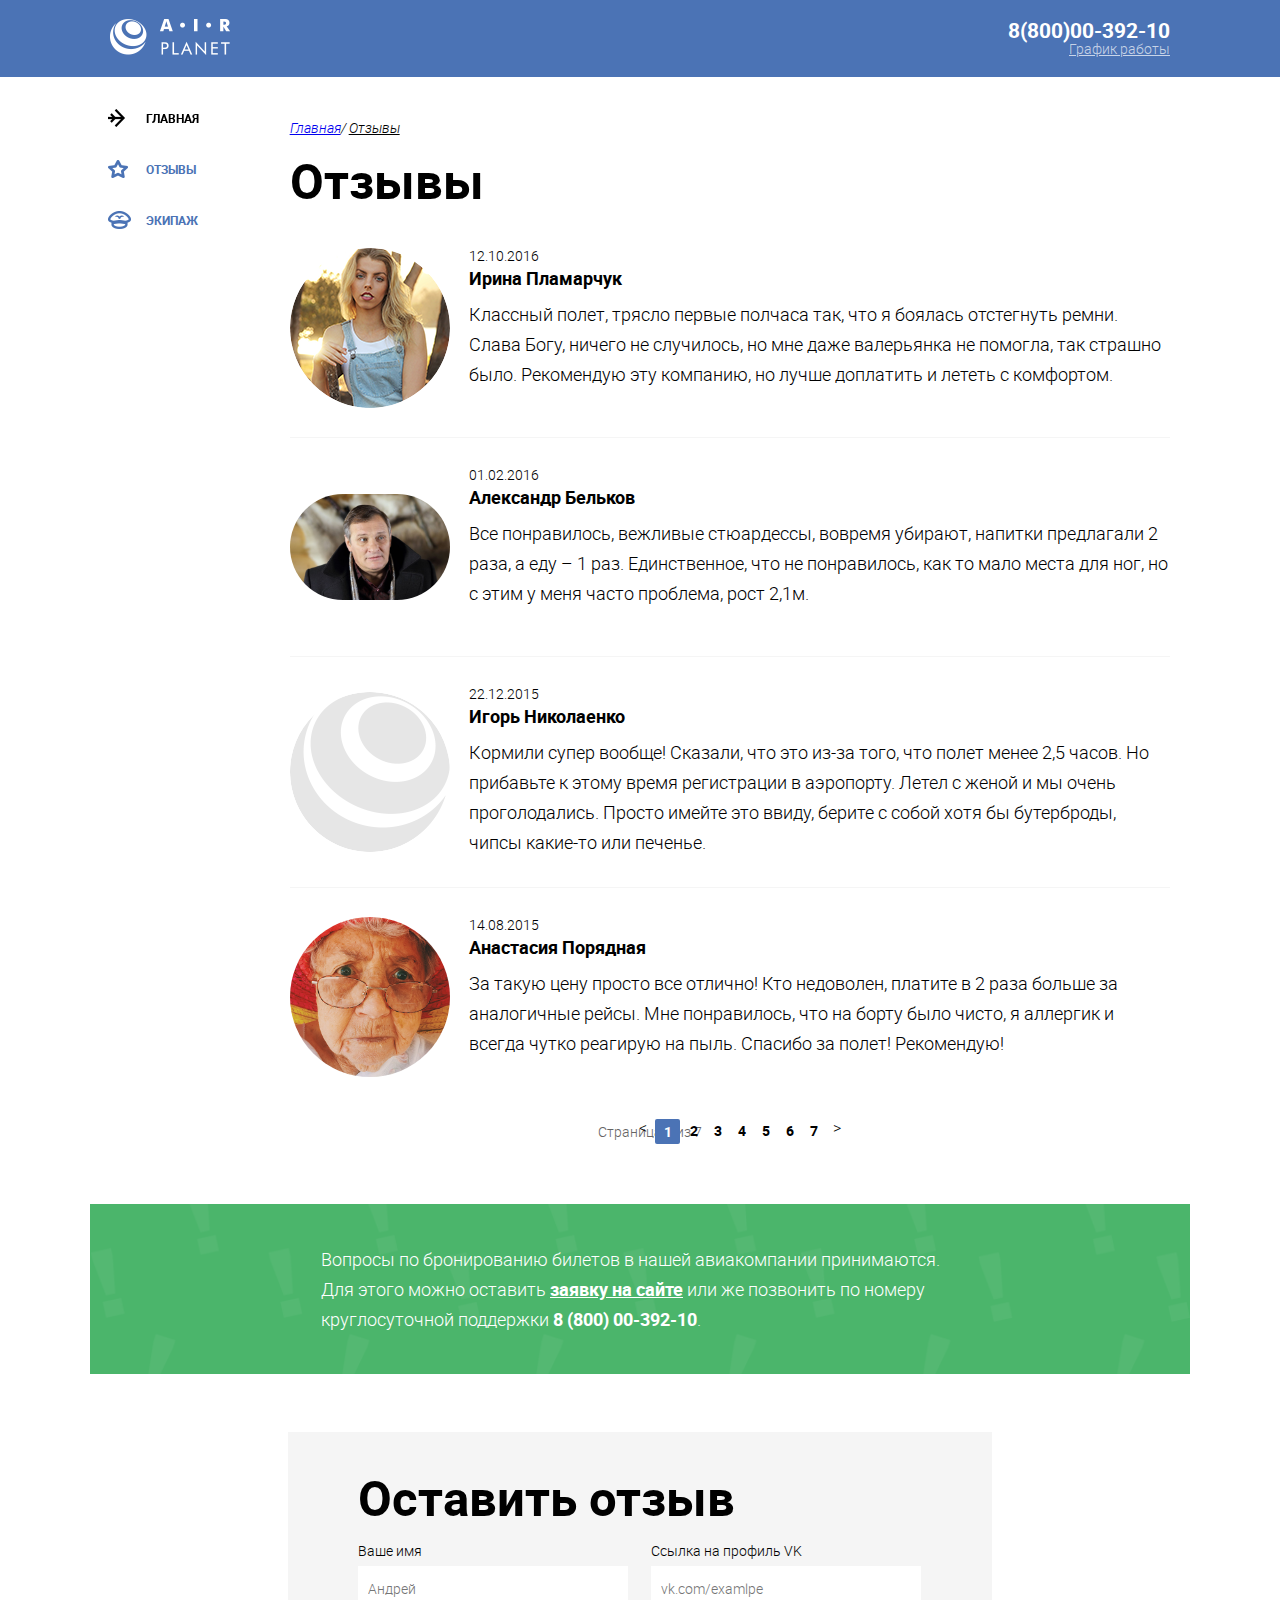
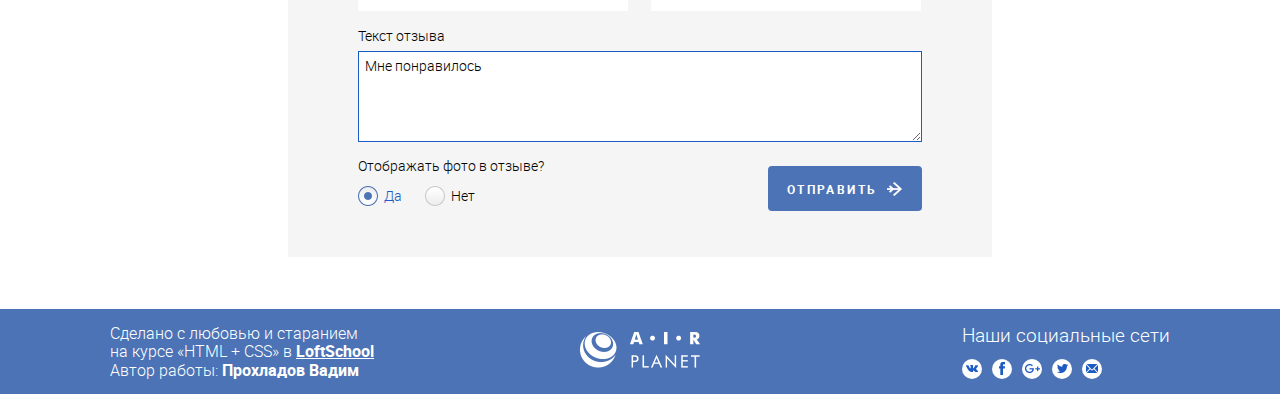
==== reviews.html @ e455134d "rewiews_try" ====
<!DOCTYPE html>
<html lang="ru">

<head>
    <meta charset="utf-8" />
    <meta http-equiv="X-UA-Compatible" content="IE=edge">
    <title>Отзывы</title>
    <meta name="viewport" content="width=1100, initial-scale=1.0">
    <link rel="stylesheet" type="text/css" media="screen" href="./css/main.css">
</head>

<body>
    <div class="wrapper">
        <div class="wrapper__container">
            <header class="header">
                <div class="container">
                    <div class="container__left-col">
                        <a href="#" class="logo">
                            <img src="./air_planet_png/logo_company.png" class="logo__pic" alt="Торговый знак компании">
                        </a>
                    </div>
                    <div class="container__right-col">
                        <address class="contacts">
                            <a href="tel:+78000039210" class="contacts__phone">8(800)00-392-10</a>
                            <div class="contacts__work-time">График работы</div>
                        </address>
                    </div>
                </div>
            </header>
            <div class="container">
                <div class="page-content">
                    <!-- BASE -->
                    <div class="breadcrumbs">
                        <ul class="breadcrumbs__list">
                            <li class="breadcrumbs__item">
                                <a href="#" class="breadcrumbs__link">Главная</a>
                            </li>
                            <li class="breadcrumbs__item">
                                <a href="#" class="breadcrumbs__link">Отзывы</a>
                            </li>
                        </ul>
                    </div>
                    <div class="reviews">
                        <h2 class="reviwes__head">Отзывы</h2>
                        <ul class="reviews__list">
                            <li class="reviews__item">
                                <div class="reviews__avatar">
                                    <img src="./air_planet_png/reviews/1avatar.png" alt="Фото автора отзыва" class="reviews__avatar-pic">
                                </div>
                                <div class="reviews__description">
                                    <time class="reviews__date">12.10.2016</time>
                                    <h3 class="reviews__name">Ирина Пламарчук</h3>
                                    <p class="reviews__text">Классный полет, трясло первые полчаса так, что я боялась
                                        отстегнуть ремни. Слава Богу, ничего не случилось, но мне даже валерьянка не
                                        помогла, так страшно было. Рекомендую эту компанию, но лучше доплатить и лететь
                                        с
                                        комфортом.
                                    </p>
                                </div>
                            </li>
                            <li class="reviews__item">
                                <div class="reviews__avatar">
                                    <img src="./air_planet_png/Коваль.jpg" alt="Фото автора отзыва" class="reviews__avatar-pic">
                                </div>
                                <div class="reviews__description">
                                    <time class="reviews__date">01.02.2016</time>
                                    <h3 class="reviews__name">Александр Бельков</h3>
                                    <p class="reviews__text">Все понравилось, вежливые стюардессы, вовремя убирают,
                                        напитки
                                        предлагали 2 раза, а еду – 1 раз. Единственное, что не понравилось, как то мало
                                        места для ног, но с этим у меня часто проблема, рост 2,1м.
                                    </p>
                                </div>
                            </li>
                            <li class="reviews__item">
                                <div class="reviews__avatar">
                                    <img src="./air_planet_png/reviews/3avatar.png" alt="Фото автора отзыва" class="reviews__avatar-pic">
                                </div>
                                <div class="reviews__description">
                                    <time class="reviews__date">22.12.2015</time>
                                    <h3 class="reviews__name">Игорь Николаенко</h3>
                                    <p class="reviews__text">Кормили супер вообще! Сказали, что это из-за того, что
                                        полет
                                        менее 2,5 часов. Но прибавьте к этому время регистрации в аэропорту. Летел с
                                        женой
                                        и мы очень проголодались. Просто имейте это ввиду, берите с собой хотя бы
                                        бутерброды, чипсы какие-то или печенье.
                                    </p>
                                </div>
                            </li>
                            <li class="reviews__item">
                                <div class="reviews__avatar">
                                    <img src="./air_planet_png/reviews/y0i85d5qkvs-alex-harvey.jpg" alt="Фото автора отзыва" class="reviews__avatar-pic">
                                </div>
                                <div class="reviews__description">
                                    <time class="reviews__date">14.08.2015</time>
                                    <h3 class="reviews__name">Анастасия Порядная</h3>
                                    <p class="reviews__text">За такую цену просто все отлично! Кто недоволен, платите в
                                        2
                                        раза больше за аналогичные рейсы. Мне понравилось, что на борту было чисто, я
                                        аллергик и всегда чутко реагирую на пыль. Спасибо за полет! Рекомендую!
                                    </p>
                                </div>
                            </li>
                        </ul>
                        <div class="pagination">
                            <div class="pagination__display">Страница 1 из 7
                            </div>
                            <div class="pagination__controls">
                                <div class="pagination__prev">
                                    <a href="#" class="pagination__prev-link">&lt;</a>
                                </div>
                                <ul class="pagination__pages">
                                    <li class="pagination__page">
                                        <a href="#" class="pagination__page-link pagination__active-page">1</a>
                                    </li>
                                    <li class="pagination__page">
                                        <a href="#" class="pagination__page-link">2</a>
                                    </li>
                                    <li class="pagination__page">
                                        <a href="#" class="pagination__page-link">3</a>
                                    </li>
                                    <li class="pagination__page">
                                        <a href="#" class="pagination__page-link">4</a>
                                    </li>
                                    <li class="pagination__page">
                                        <a href="#" class="pagination__page-link">5</a>
                                    </li>
                                    <li class="pagination__page">
                                        <a href="#" class="pagination__page-link">6</a>
                                    </li>
                                    <li class="pagination__page">
                                        <a href="#" class="pagination__page-link">7</a>
                                    </li>
                                </ul>
                                <div class="pagination__next">
                                    <a href="#" class="pagination__next-link">&gt;</a>
                                </div>
                            </div>
                        </div>
                    </div>


                </div>
                <!-- BASE -->
                <aside class="sidebar">
                    <nav class="menu">
                        <ul class="menu__list">
                            <li class="menu__item menu__item-active">
                                <a href="#" class="menu__link">
                                    <div class="menu__icon">
                                        <img src="./air_planet_png/menu_icons/main_icon.png" alt="Стрелка" class="menu__icon-pic">
                                    </div>
                                    <div class="menu__title">Главная</div>
                                </a>
                            </li>
                            <li class="menu__item">
                                <a href="#" class="menu__link">
                                    <div class="menu__icon">
                                        <img src="./air_planet_png/menu_icons/feed_icon.png" alt="Звезда" class="menu__icon-pic">
                                    </div>
                                    <div class="menu__title">Отзывы</div>
                                </a>
                            </li>
                            <li class="menu__item">
                                <a href="" class="menu__link">
                                    <div class="menu__icon">
                                        <img src="./air_planet_png/menu_icons/team_icon.png" alt="Фуражка" class="menu__icon-pic">
                                    </div>
                                    <div class="menu__title">Экипаж</div>
                                </a>
                            </li>
                        </ul>
                    </nav>
                </aside>

            </div>
            <div class="container">
                <div class="reservation">
                    <p class="reservation__text">
                        Вопросы по бронированию билетов в нашей авиакомпании принимаются.
                        Для этого можно оставить <a href="#" class="reservation__link-site">заявку на сайте</a> или же
                        позвонить по номеру
                        круглосуточной поддержки <a class="reservation__tel" href="tel:+78000039210">8 (800) 00-392-10</a>.
                    </p>
                </div>
            </div>
            <div class="container">
                <div class="myreview">
                    <form action="./reviews_input.html" enctype="text/plain" method="POST" name="review" class="myreview__container">
                        <h2 class="myreview__head">Оставить отзыв</h2>
                        <div class="myreview__insert">
                            <div class="myreview__name">
                                <h3 class="myreview__name-head">Ваше имя</h3>
                                <input type="text" placeholder="Андрей" name="reviuer_name" class="myreview__name-insert">
                            </div>
                            <div class="myreview__vk">
                                <h3 class="myreview__vk-head">Ссылка на профиль VK</h3>
                                <input type="text" placeholder="vk.com/examlpe" name="reviuer_vk" class="myreview__vk-insert">
                            </div>
                            <div class="myreview__text">
                                <h3 class="myreview__head-text">Текст отзыва</h3>
                                <textarea placeholder="Мне понравилось" class="myreview__text-input"></textarea>
                            </div>

                            <div class="myreview__avatar">
                                <h3 class="myreview__avatar-opt">Отображать фото в отзыве?</h3>
                                
                                <input type="radio" checked="checked" form="review" id="radio-yes" class="myreview__avatar-yes" name="radio">
                                <label class="myreview__avatar-yes-style" for="radio-yes">Да</label>
                                
                                <input type="radio" form="review" class="myreview__avatar-no" id="radio-no" name="radio">
                                <label class="myreview__avatar-no-style" for="radio-no">Нет</label>
                            </div>
                            <button type="button" class="myreview__send"><span class="myreview__send-mark">Отправить</span></button>
                            
                        </form>
                    </div>
                </div>
            </div>
            <footer class="footer">
                <div class="container">
                    <div class="container__left-col">
                        <div class="footer__description">
                            <p>Сделано с любовью и старанием <br>
                                на курсе «HTML + CSS» в <a href="#" class="footer_description-loftschool">LoftSchool</a><br>
                                Автор работы: <span class="footer__description-autor">Прохладов Вадим</span></p>
                        </div>
                    </div>
                    <div class="container__center-col">
                        <a href="#" class="logo">
                            <img src="./air_planet_png/logo_company.png" class="logo__pic" alt="Торговый знак компании">
                        </a>
                    </div>
                    <div class="container__right-col">
                        <div class="social">
                            <h3 class="social-head">Наши социальные сети</h3>
                            <ul class="social-icons">
                                <li class="social-icon">
                                    <a href="#" class="social-link">
                                        <img src="./air_planet_png/social_icons/vk.png" alt="Вконтакте" class="social-pic">
                                    </a>
                                </li>
                                <li class="social-icon">
                                    <a href="#" class="social-link">
                                        <img src="./air_planet_png/social_icons/fb.png" alt="Facebook" class="social-pic">
                                    </a>
                                </li>
                                <li class="social-icon">
                                    <a href="#" class="social-link">
                                        <img src="./air_planet_png/social_icons/google.png" alt="Google" class="social-pic">
                                    </a>
                                </li>
                                <li class="social-icon">
                                    <a href="#" class="social-link">
                                        <img src="./air_planet_png/social_icons/twitter.png" alt="Twitter" class="social-pic">
                                    </a>
                                </li>
                                <li class="social-icon">
                                    <a href="#" class="social-link">
                                        <img src="./air_planet_png/social_icons/mail.png" alt="Mail.ru" class="social-pic">
                                    </a>
                                </li>
                            </ul>
                        </div>
                    </div>
                </div>
            </footer>
        </div>
</body>

</html>
---- css/main.css ----
@import url('./layout/fonts.css');
@import url('./layout/normalize.css');
@import url('./layout/base.css');
@import url('./blocks/header.css');
@import url('./blocks/contacts.css');
@import url('./blocks/breadcrumbs.css');
@import url('./blocks/reviews.css');
@import url('./blocks/reservation.css');
@import url('./blocks/myreview.css');
@import url('./blocks/main-logo.css');
@import url('./blocks/tariff.css');
@import url('./blocks/news.css');
@import url('./blocks/pagination.css');
@import url('./blocks/menu.css');
@import url('./blocks/footer.css');
@import url('./blocks/social.css');
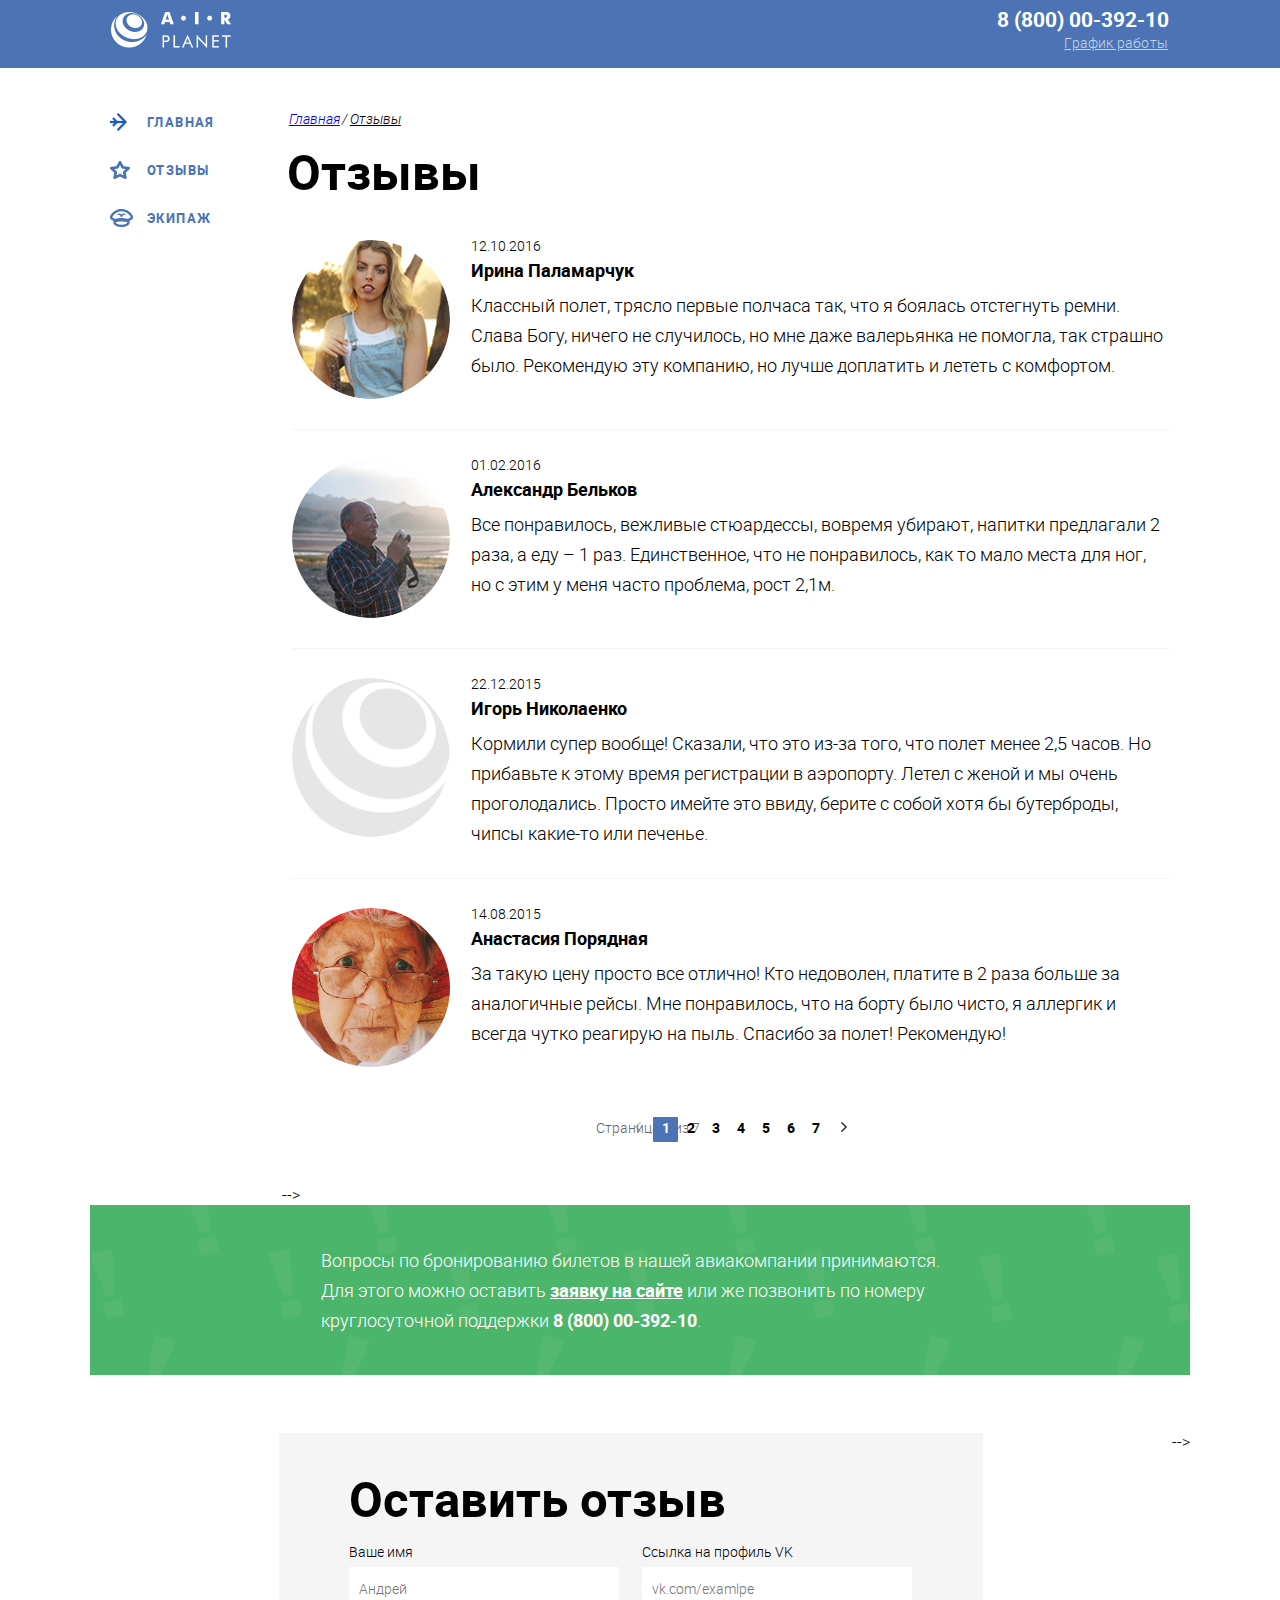
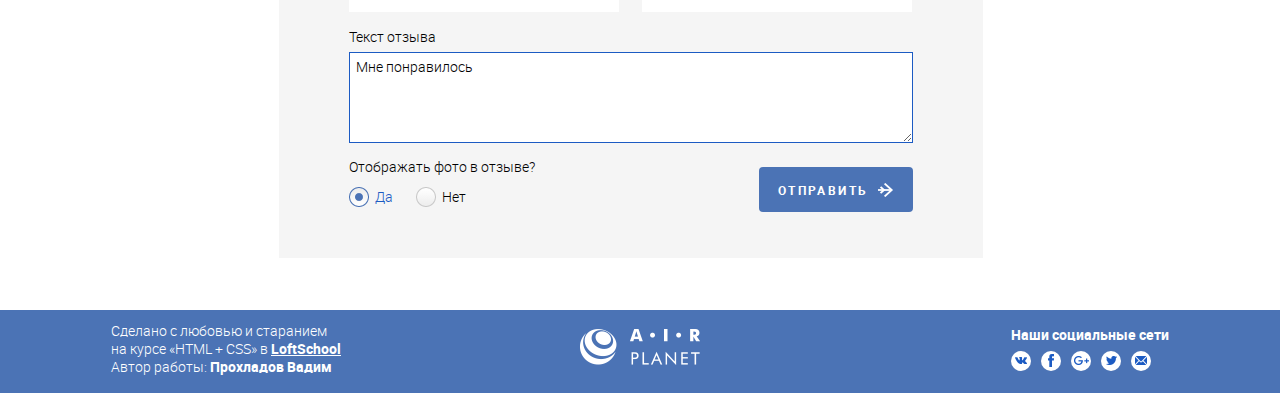
==== commit 02641f25: "hw_3" ====
--- a/reviews.html
+++ b/reviews.html
@@ -21,7 +21,7 @@
                     </div>
                     <div class="container__right-col">
                         <address class="contacts">
-                            <a href="tel:+78000039210" class="contacts__phone">8(800)00-392-10</a>
+                            <a href="tel:+78000039210" class="contacts__phone">8 (800) 00-392-10</a>
                             <div class="contacts__work-time">График работы</div>
                         </address>
                     </div>
@@ -49,7 +49,7 @@
                                 </div>
                                 <div class="reviews__description">
                                     <time class="reviews__date">12.10.2016</time>
-                                    <h3 class="reviews__name">Ирина Пламарчук</h3>
+                                    <h3 class="reviews__name">Ирина Паламарчук</h3>
                                     <p class="reviews__text">Классный полет, трясло первые полчаса так, что я боялась
                                         отстегнуть ремни. Слава Богу, ничего не случилось, но мне даже валерьянка не
                                         помогла, так страшно было. Рекомендую эту компанию, но лучше доплатить и лететь
@@ -60,7 +60,7 @@
                             </li>
                             <li class="reviews__item">
                                 <div class="reviews__avatar">
-                                    <img src="./air_planet_png/Коваль.jpg" alt="Фото автора отзыва" class="reviews__avatar-pic">
+                                    <img src="./air_planet_png/reviews/2avatar.png" alt="Фото автора отзыва" class="reviews__avatar-pic">
                                 </div>
                                 <div class="reviews__description">
                                     <time class="reviews__date">01.02.2016</time>
@@ -90,7 +90,8 @@
                             </li>
                             <li class="reviews__item">
                                 <div class="reviews__avatar">
-                                    <img src="./air_planet_png/reviews/y0i85d5qkvs-alex-harvey.jpg" alt="Фото автора отзыва" class="reviews__avatar-pic">
+                                    <img src="./air_planet_png/reviews/y0i85d5qkvs-alex-harvey.jpg" alt="Фото автора отзыва"
+                                        class="reviews__avatar-pic">
                                 </div>
                                 <div class="reviews__description">
                                     <time class="reviews__date">14.08.2015</time>
@@ -108,11 +109,14 @@
                             </div>
                             <div class="pagination__controls">
                                 <div class="pagination__prev">
-                                    <a href="#" class="pagination__prev-link">&lt;</a>
+                                    <a href="#" class="pagination__prev-link">
+                                        <img src="./air_planet_png/pagination/Pagination_prev.png" alt="Назад" class="pagination__prev-pic">
+                                    </a>
                                 </div>
                                 <ul class="pagination__pages">
-                                    <li class="pagination__page">
-                                        <a href="#" class="pagination__page-link pagination__active-page">1</a>
+                                    <li class="pagination__page pagination__active-page">
+                                        <a href="#" class="pagination__page-link">1</a>
+                                        
                                     </li>
                                     <li class="pagination__page">
                                         <a href="#" class="pagination__page-link">2</a>
@@ -134,28 +138,28 @@
                                     </li>
                                 </ul>
                                 <div class="pagination__next">
-                                    <a href="#" class="pagination__next-link">&gt;</a>
+                                    <a href="#" class="pagination__next-link">
+                                        <img src="./air_planet_png/pagination/pagination_next.png" alt="Вперед" class="pagination__next-pic">
+                                    </a>
                                 </div>
                             </div>
                         </div>
-                    </div>
-
-
+                    </div> -->
                 </div>
                 <!-- BASE -->
                 <aside class="sidebar">
                     <nav class="menu">
                         <ul class="menu__list">
-                            <li class="menu__item menu__item-active">
-                                <a href="#" class="menu__link">
+                            <li class="menu__item">
+                                <a href="./index.html" class="menu__link">
                                     <div class="menu__icon">
                                         <img src="./air_planet_png/menu_icons/main_icon.png" alt="Стрелка" class="menu__icon-pic">
                                     </div>
                                     <div class="menu__title">Главная</div>
                                 </a>
                             </li>
-                            <li class="menu__item">
-                                <a href="#" class="menu__link">
+                            <li class="menu__item .menu__item-active">
+                                <a href="./reviews.html" class="menu__link">
                                     <div class="menu__icon">
                                         <img src="./air_planet_png/menu_icons/feed_icon.png" alt="Звезда" class="menu__icon-pic">
                                     </div>
@@ -163,7 +167,7 @@
                                 </a>
                             </li>
                             <li class="menu__item">
-                                <a href="" class="menu__link">
+                                <a href="./team.html" class="menu__link">
                                     <div class="menu__icon">
                                         <img src="./air_planet_png/menu_icons/team_icon.png" alt="Фуражка" class="menu__icon-pic">
                                     </div>
@@ -205,68 +209,69 @@
 
                             <div class="myreview__avatar">
                                 <h3 class="myreview__avatar-opt">Отображать фото в отзыве?</h3>
-                                
-                                <input type="radio" checked="checked" form="review" id="radio-yes" class="myreview__avatar-yes" name="radio">
+
+                                <input type="radio" checked="checked" form="review" id="radio-yes" class="myreview__avatar-yes"
+                                    name="radio">
                                 <label class="myreview__avatar-yes-style" for="radio-yes">Да</label>
-                                
+
                                 <input type="radio" form="review" class="myreview__avatar-no" id="radio-no" name="radio">
                                 <label class="myreview__avatar-no-style" for="radio-no">Нет</label>
                             </div>
                             <button type="button" class="myreview__send"><span class="myreview__send-mark">Отправить</span></button>
-                            
-                        </form>
+
+                    </form>
+                </div>
+            </div> -->
+        </div>
+        <footer class="footer">
+            <div class="container">
+                <div class="container__left-col">
+                    <div class="footer__description">
+                        <p>Сделано с любовью и старанием <br>
+                            на курсе «HTML + CSS» в <a href="#" class="footer_description-loftschool">LoftSchool</a><br>
+                            Автор работы: <span class="footer__description-autor">Прохладов Вадим</span></p>
+                    </div>
+                </div>
+                <div class="container__center-col">
+                    <a href="#" class="logo">
+                        <img src="./air_planet_png/logo_company.png" class="logo__pic" alt="Торговый знак компании">
+                    </a>
+                </div>
+                <div class="container__right-col">
+                    <div class="social">
+                        <h3 class="social-head">Наши социальные сети</h3>
+                        <ul class="social-icons">
+                            <li class="social-icon">
+                                <a href="#" class="social-link">
+                                    <img src="./air_planet_png/social_icons/vk.png" alt="Вконтакте" class="social-pic">
+                                </a>
+                            </li>
+                            <li class="social-icon">
+                                <a href="#" class="social-link">
+                                    <img src="./air_planet_png/social_icons/fb.png" alt="Facebook" class="social-pic">
+                                </a>
+                            </li>
+                            <li class="social-icon">
+                                <a href="#" class="social-link">
+                                    <img src="./air_planet_png/social_icons/google.png" alt="Google" class="social-pic">
+                                </a>
+                            </li>
+                            <li class="social-icon">
+                                <a href="#" class="social-link">
+                                    <img src="./air_planet_png/social_icons/twitter.png" alt="Twitter" class="social-pic">
+                                </a>
+                            </li>
+                            <li class="social-icon">
+                                <a href="#" class="social-link">
+                                    <img src="./air_planet_png/social_icons/mail.png" alt="Mail.ru" class="social-pic">
+                                </a>
+                            </li>
+                        </ul>
                     </div>
                 </div>
             </div>
-            <footer class="footer">
-                <div class="container">
-                    <div class="container__left-col">
-                        <div class="footer__description">
-                            <p>Сделано с любовью и старанием <br>
-                                на курсе «HTML + CSS» в <a href="#" class="footer_description-loftschool">LoftSchool</a><br>
-                                Автор работы: <span class="footer__description-autor">Прохладов Вадим</span></p>
-                        </div>
-                    </div>
-                    <div class="container__center-col">
-                        <a href="#" class="logo">
-                            <img src="./air_planet_png/logo_company.png" class="logo__pic" alt="Торговый знак компании">
-                        </a>
-                    </div>
-                    <div class="container__right-col">
-                        <div class="social">
-                            <h3 class="social-head">Наши социальные сети</h3>
-                            <ul class="social-icons">
-                                <li class="social-icon">
-                                    <a href="#" class="social-link">
-                                        <img src="./air_planet_png/social_icons/vk.png" alt="Вконтакте" class="social-pic">
-                                    </a>
-                                </li>
-                                <li class="social-icon">
-                                    <a href="#" class="social-link">
-                                        <img src="./air_planet_png/social_icons/fb.png" alt="Facebook" class="social-pic">
-                                    </a>
-                                </li>
-                                <li class="social-icon">
-                                    <a href="#" class="social-link">
-                                        <img src="./air_planet_png/social_icons/google.png" alt="Google" class="social-pic">
-                                    </a>
-                                </li>
-                                <li class="social-icon">
-                                    <a href="#" class="social-link">
-                                        <img src="./air_planet_png/social_icons/twitter.png" alt="Twitter" class="social-pic">
-                                    </a>
-                                </li>
-                                <li class="social-icon">
-                                    <a href="#" class="social-link">
-                                        <img src="./air_planet_png/social_icons/mail.png" alt="Mail.ru" class="social-pic">
-                                    </a>
-                                </li>
-                            </ul>
-                        </div>
-                    </div>
-                </div>
-            </footer>
-        </div>
+        </footer>
+    </div>
 </body>
 
 </html>--- a/css/main.css
+++ b/css/main.css
@@ -7,10 +7,12 @@
 @import url('./blocks/reviews.css');
 @import url('./blocks/reservation.css');
 @import url('./blocks/myreview.css');
+@import url('../css/blocks/team.css');
+@import url('../css/blocks/partners.css');
 @import url('./blocks/main-logo.css');
 @import url('./blocks/tariff.css');
 @import url('./blocks/news.css');
 @import url('./blocks/pagination.css');
 @import url('./blocks/menu.css');
 @import url('./blocks/footer.css');
-@import url('./blocks/social.css');
+@import url('./blocks/social.css');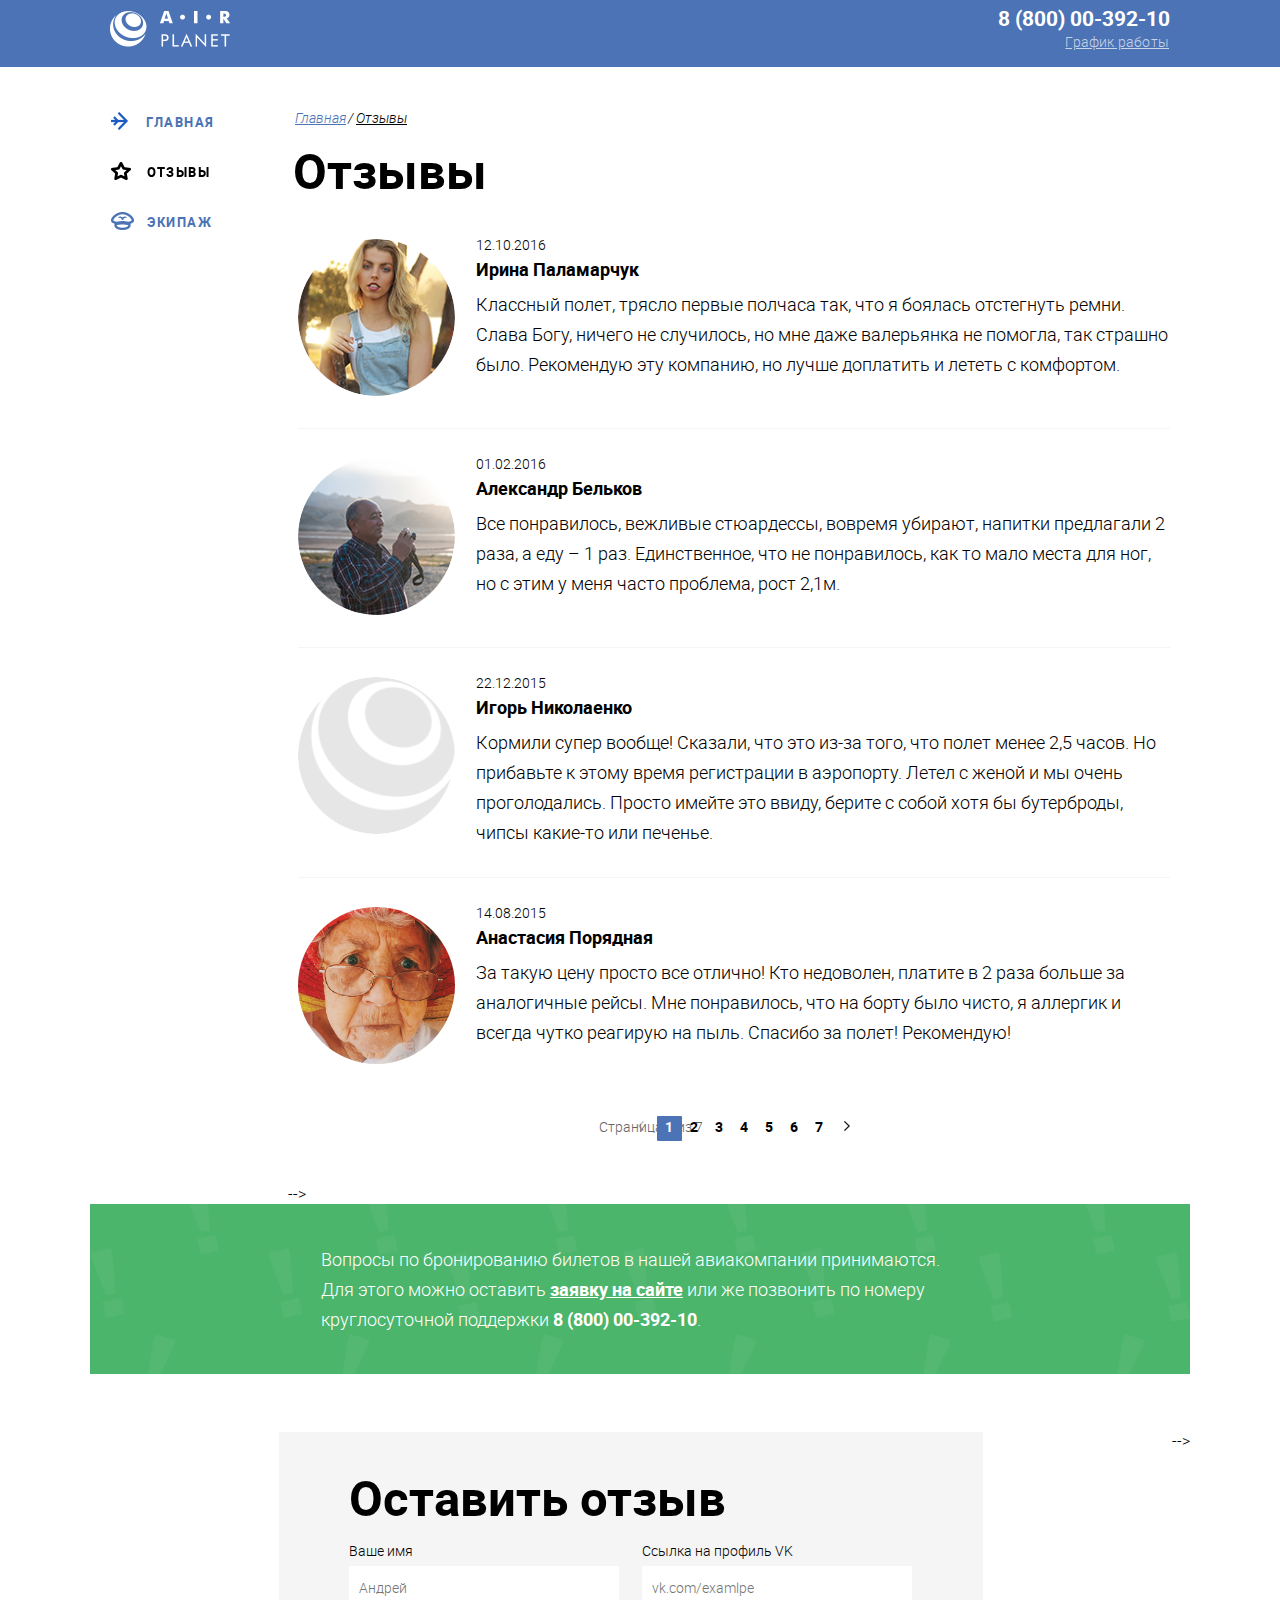
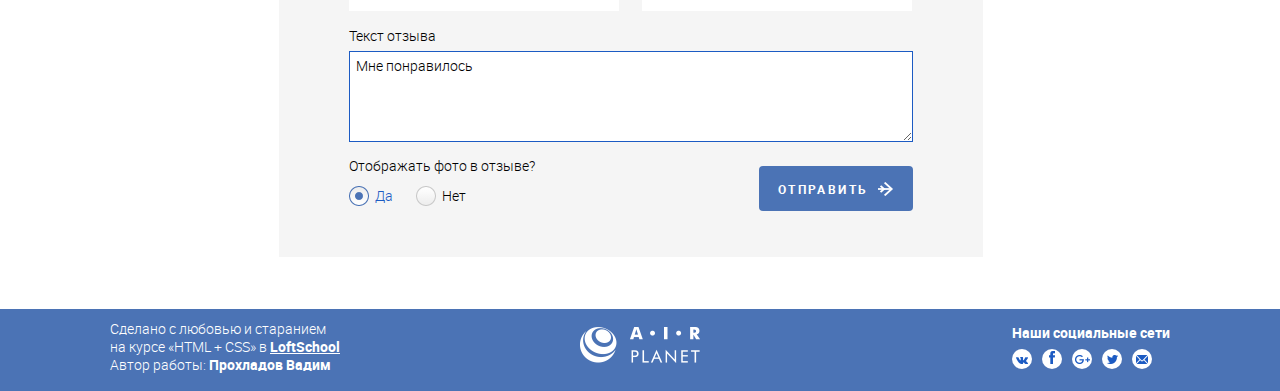
==== commit 36e33932: "icons" ====
--- a/reviews.html
+++ b/reviews.html
@@ -33,7 +33,7 @@
                     <div class="breadcrumbs">
                         <ul class="breadcrumbs__list">
                             <li class="breadcrumbs__item">
-                                <a href="#" class="breadcrumbs__link">Главная</a>
+                                <a href="./index.html" class="breadcrumbs__link">Главная</a>
                             </li>
                             <li class="breadcrumbs__item">
                                 <a href="#" class="breadcrumbs__link">Отзывы</a>
@@ -150,29 +150,14 @@
                 <aside class="sidebar">
                     <nav class="menu">
                         <ul class="menu__list">
+                            <li class="menu__item ">
+                                <a href="./index.html" class="menu__link menu__index">Главная</a>
+                            </li>
+                            <li class="menu__item menu__item-active">
+                                <a href="#" class="menu__link menu__reviews">Отзывы</a>
+                            </li>
                             <li class="menu__item">
-                                <a href="./index.html" class="menu__link">
-                                    <div class="menu__icon">
-                                        <img src="./air_planet_png/menu_icons/main_icon.png" alt="Стрелка" class="menu__icon-pic">
-                                    </div>
-                                    <div class="menu__title">Главная</div>
-                                </a>
-                            </li>
-                            <li class="menu__item .menu__item-active">
-                                <a href="./reviews.html" class="menu__link">
-                                    <div class="menu__icon">
-                                        <img src="./air_planet_png/menu_icons/feed_icon.png" alt="Звезда" class="menu__icon-pic">
-                                    </div>
-                                    <div class="menu__title">Отзывы</div>
-                                </a>
-                            </li>
-                            <li class="menu__item">
-                                <a href="./team.html" class="menu__link">
-                                    <div class="menu__icon">
-                                        <img src="./air_planet_png/menu_icons/team_icon.png" alt="Фуражка" class="menu__icon-pic">
-                                    </div>
-                                    <div class="menu__title">Экипаж</div>
-                                </a>
+                                <a href="./team.html" class="menu__link menu__team">Экипаж</a>
                             </li>
                         </ul>
                     </nav>
@@ -239,31 +224,26 @@
                 </div>
                 <div class="container__right-col">
                     <div class="social">
-                        <h3 class="social-head">Наши социальные сети</h3>
-                        <ul class="social-icons">
-                            <li class="social-icon">
-                                <a href="#" class="social-link">
-                                    <img src="./air_planet_png/social_icons/vk.png" alt="Вконтакте" class="social-pic">
-                                </a>
-                            </li>
-                            <li class="social-icon">
-                                <a href="#" class="social-link">
-                                    <img src="./air_planet_png/social_icons/fb.png" alt="Facebook" class="social-pic">
-                                </a>
-                            </li>
-                            <li class="social-icon">
-                                <a href="#" class="social-link">
-                                    <img src="./air_planet_png/social_icons/google.png" alt="Google" class="social-pic">
-                                </a>
-                            </li>
-                            <li class="social-icon">
-                                <a href="#" class="social-link">
-                                    <img src="./air_planet_png/social_icons/twitter.png" alt="Twitter" class="social-pic">
-                                </a>
-                            </li>
-                            <li class="social-icon">
-                                <a href="#" class="social-link">
-                                    <img src="./air_planet_png/social_icons/mail.png" alt="Mail.ru" class="social-pic">
+                        <h3 class="social__head">Наши социальные сети</h3>
+                        <ul class="social__icons">
+                            <li class="social__icon">
+                                <a href="#" class="social__link social__link-vk">
+                                </a>
+                            </li>
+                            <li class="social__icon">
+                                <a href="#" class="social__link social__link-fb">
+                                </a>
+                            </li>
+                            <li class="social__icon">
+                                <a href="#" class="social__link social__link-gl">
+                                </a>
+                            </li>
+                            <li class="social__icon">
+                                <a href="#" class="social__link social__link-tw">
+                                </a>
+                            </li>
+                            <li class="social__icon">
+                                <a href="#" class="social__link social__link-mail">
                                 </a>
                             </li>
                         </ul>
--- a/css/main.css
+++ b/css/main.css
@@ -4,6 +4,7 @@
 @import url('./blocks/header.css');
 @import url('./blocks/contacts.css');
 @import url('./blocks/breadcrumbs.css');
+@import url('./blocks/menu.css');
 @import url('./blocks/reviews.css');
 @import url('./blocks/reservation.css');
 @import url('./blocks/myreview.css');
@@ -13,6 +14,5 @@
 @import url('./blocks/tariff.css');
 @import url('./blocks/news.css');
 @import url('./blocks/pagination.css');
-@import url('./blocks/menu.css');
 @import url('./blocks/footer.css');
 @import url('./blocks/social.css');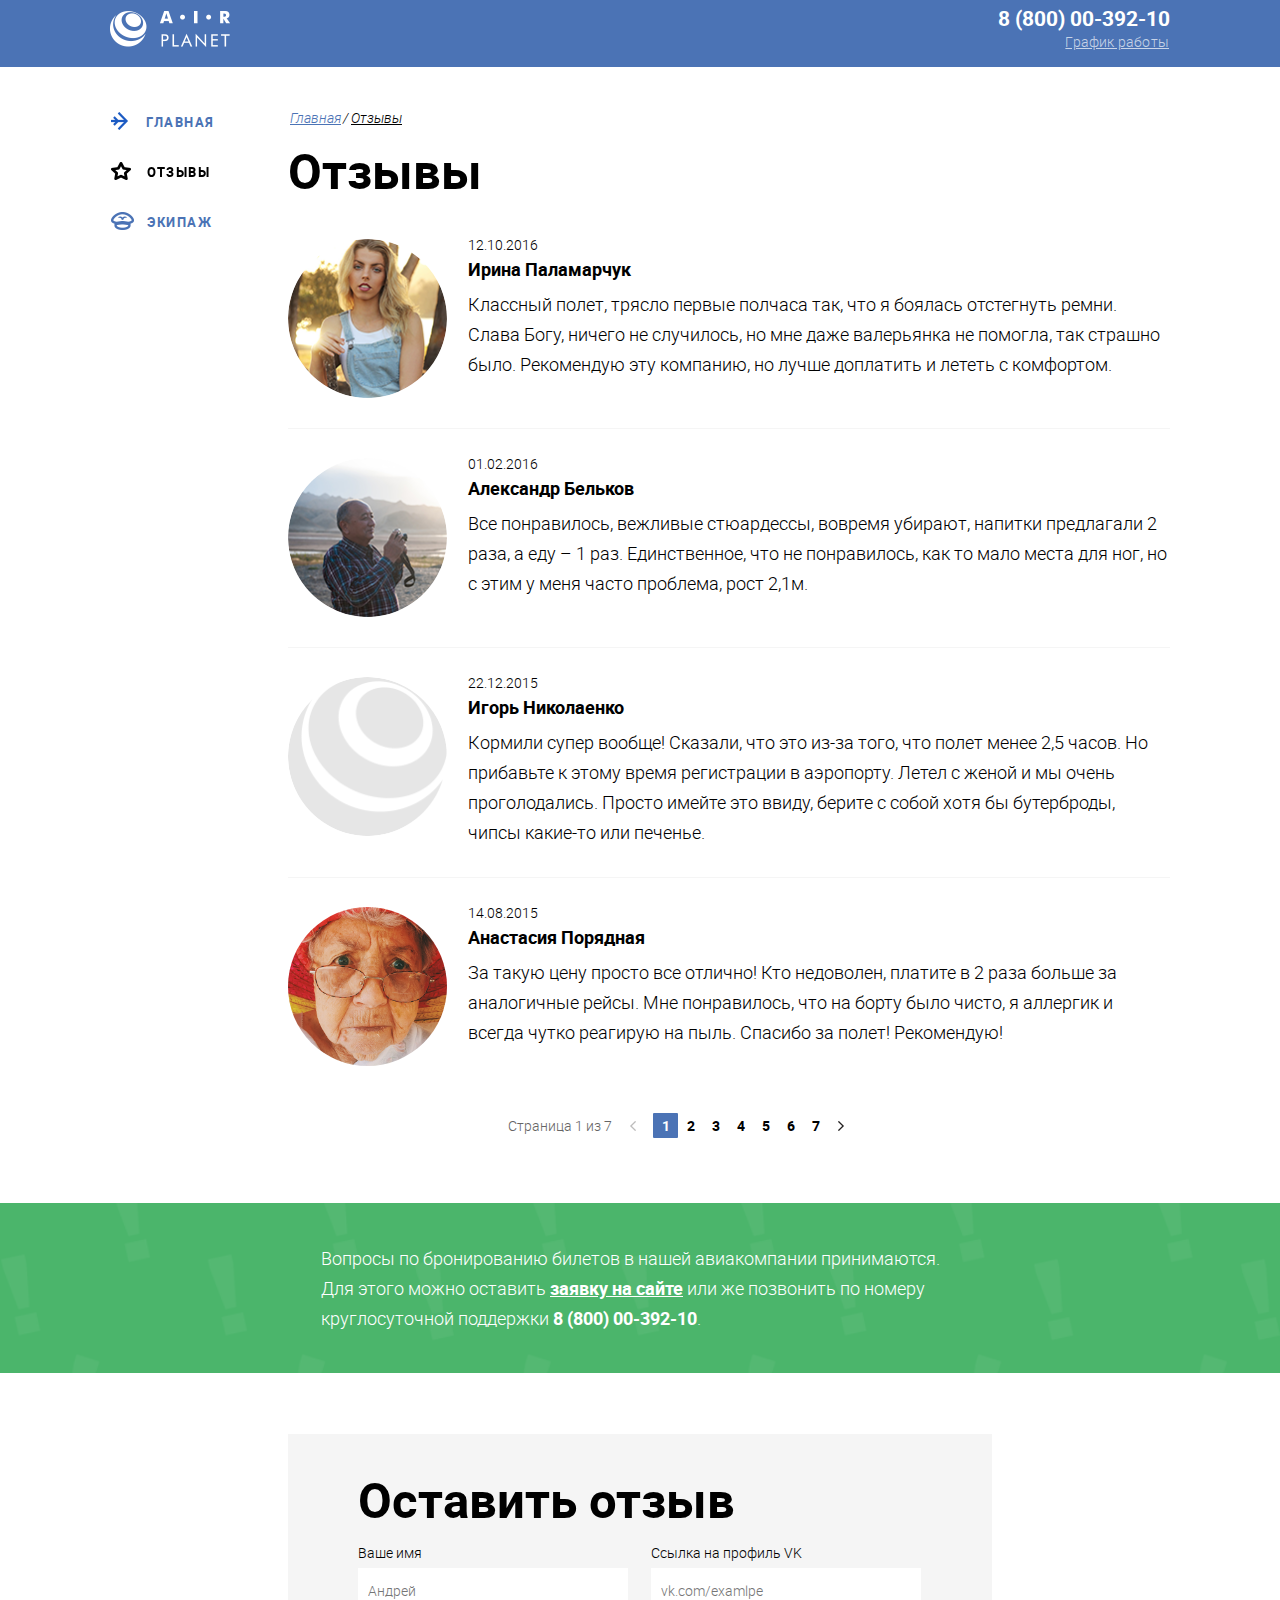
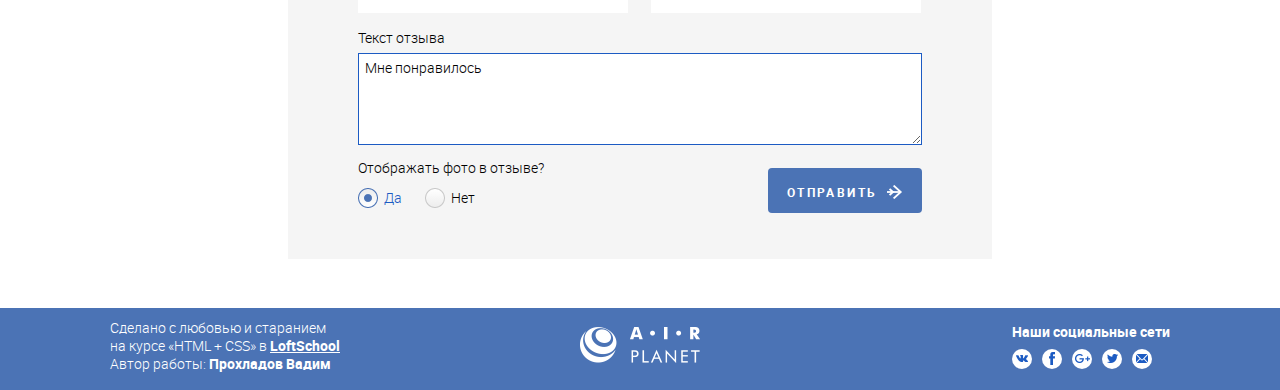
==== commit a17dcaf9: "hw3_fix" ====
--- a/reviews.html
+++ b/reviews.html
@@ -110,13 +110,12 @@
                             <div class="pagination__controls">
                                 <div class="pagination__prev">
                                     <a href="#" class="pagination__prev-link">
-                                        <img src="./air_planet_png/pagination/Pagination_prev.png" alt="Назад" class="pagination__prev-pic">
                                     </a>
                                 </div>
                                 <ul class="pagination__pages">
                                     <li class="pagination__page pagination__active-page">
                                         <a href="#" class="pagination__page-link">1</a>
-                                        
+
                                     </li>
                                     <li class="pagination__page">
                                         <a href="#" class="pagination__page-link">2</a>
@@ -139,14 +138,13 @@
                                 </ul>
                                 <div class="pagination__next">
                                     <a href="#" class="pagination__next-link">
-                                        <img src="./air_planet_png/pagination/pagination_next.png" alt="Вперед" class="pagination__next-pic">
                                     </a>
                                 </div>
                             </div>
                         </div>
-                    </div> -->
-                </div>
-                <!-- BASE -->
+                    </div>
+                </div>
+                
                 <aside class="sidebar">
                     <nav class="menu">
                         <ul class="menu__list">
@@ -164,93 +162,95 @@
                 </aside>
 
             </div>
-            <div class="container">
-                <div class="reservation">
-                    <p class="reservation__text">
+            <div class="reservation">
+                <div class="container">
+                    <p class="support">
                         Вопросы по бронированию билетов в нашей авиакомпании принимаются.
-                        Для этого можно оставить <a href="#" class="reservation__link-site">заявку на сайте</a> или же
+                        Для этого можно оставить <a href="#" class="support__link-site">заявку на сайте</a> или же
                         позвонить по номеру
-                        круглосуточной поддержки <a class="reservation__tel" href="tel:+78000039210">8 (800) 00-392-10</a>.
+                        круглосуточной поддержки <a class="support__tel" href="tel:+78000039210">8 (800) 00-392-10</a>.
                     </p>
                 </div>
-            </div>
-            <div class="container">
-                <div class="myreview">
-                    <form action="./reviews_input.html" enctype="text/plain" method="POST" name="review" class="myreview__container">
-                        <h2 class="myreview__head">Оставить отзыв</h2>
-                        <div class="myreview__insert">
-                            <div class="myreview__name">
-                                <h3 class="myreview__name-head">Ваше имя</h3>
-                                <input type="text" placeholder="Андрей" name="reviuer_name" class="myreview__name-insert">
-                            </div>
-                            <div class="myreview__vk">
-                                <h3 class="myreview__vk-head">Ссылка на профиль VK</h3>
-                                <input type="text" placeholder="vk.com/examlpe" name="reviuer_vk" class="myreview__vk-insert">
-                            </div>
-                            <div class="myreview__text">
-                                <h3 class="myreview__head-text">Текст отзыва</h3>
-                                <textarea placeholder="Мне понравилось" class="myreview__text-input"></textarea>
-                            </div>
-
-                            <div class="myreview__avatar">
-                                <h3 class="myreview__avatar-opt">Отображать фото в отзыве?</h3>
-
-                                <input type="radio" checked="checked" form="review" id="radio-yes" class="myreview__avatar-yes"
-                                    name="radio">
-                                <label class="myreview__avatar-yes-style" for="radio-yes">Да</label>
-
-                                <input type="radio" form="review" class="myreview__avatar-no" id="radio-no" name="radio">
-                                <label class="myreview__avatar-no-style" for="radio-no">Нет</label>
-                            </div>
-                            <button type="button" class="myreview__send"><span class="myreview__send-mark">Отправить</span></button>
-
-                    </form>
-                </div>
-            </div> -->
+
+            </div>
         </div>
-        <footer class="footer">
-            <div class="container">
-                <div class="container__left-col">
-                    <div class="footer__description">
-                        <p>Сделано с любовью и старанием <br>
-                            на курсе «HTML + CSS» в <a href="#" class="footer_description-loftschool">LoftSchool</a><br>
-                            Автор работы: <span class="footer__description-autor">Прохладов Вадим</span></p>
-                    </div>
-                </div>
-                <div class="container__center-col">
-                    <a href="#" class="logo">
-                        <img src="./air_planet_png/logo_company.png" class="logo__pic" alt="Торговый знак компании">
-                    </a>
-                </div>
-                <div class="container__right-col">
-                    <div class="social">
-                        <h3 class="social__head">Наши социальные сети</h3>
-                        <ul class="social__icons">
-                            <li class="social__icon">
-                                <a href="#" class="social__link social__link-vk">
-                                </a>
-                            </li>
-                            <li class="social__icon">
-                                <a href="#" class="social__link social__link-fb">
-                                </a>
-                            </li>
-                            <li class="social__icon">
-                                <a href="#" class="social__link social__link-gl">
-                                </a>
-                            </li>
-                            <li class="social__icon">
-                                <a href="#" class="social__link social__link-tw">
-                                </a>
-                            </li>
-                            <li class="social__icon">
-                                <a href="#" class="social__link social__link-mail">
-                                </a>
-                            </li>
-                        </ul>
-                    </div>
-                </div>
-            </div>
-        </footer>
+        <div class="container">
+            <div class="myreview">
+                <form action="./reviews_input.html" enctype="text/plain" method="POST" name="review" class="myreview__container">
+                    <h2 class="myreview__head">Оставить отзыв</h2>
+                    <div class="myreview__insert">
+                        <div class="myreview__autor">
+                            <h3 class="myreview__autor-head">Ваше имя</h3>
+                            <input type="text" placeholder="Андрей" name="reviuer_name" class="myreview__autor-insert">
+                        </div>
+                        <div class="myreview__autor">
+                            <h3 class="myreview__autor-head">Ссылка на профиль VK</h3>
+                            <input type="text" placeholder="vk.com/examlpe" name="reviuer_vk" class="myreview__autor-insert">
+                        </div>
+                        <div class="myreview__text">
+                            <h3 class="myreview__head-text">Текст отзыва</h3>
+                            <textarea placeholder="Мне понравилось" class="myreview__text-input"></textarea>
+                        </div>
+
+                        <div class="myreview__avatar">
+                            <h3 class="myreview__avatar-opt">Отображать фото в отзыве?</h3>
+
+                            <input type="radio" checked="checked" form="review" id="radio-yes" class="myreview__avatar-yes"
+                                name="radio">
+                            <label class="myreview__avatar-yes-style" for="radio-yes">Да</label>
+
+                            <input type="radio" form="review" class="myreview__avatar-no" id="radio-no" name="radio">
+                            <label class="myreview__avatar-no-style" for="radio-no">Нет</label>
+                        </div>
+                        <button type="button" class="myreview__send"><span class="myreview__send-mark">Отправить</span></button>
+
+                </form>
+            </div>
+        </div>
+    </div>
+    <footer class="footer">
+        <div class="container">
+            <div class="container__left-col">
+                <div class="maked-by">
+                    <p>Сделано с любовью и старанием <br>
+                        на курсе «HTML + CSS» в <a href="#" class="maked-by__loftschool">LoftSchool</a><br>
+                        Автор работы: <span class="maked-by__name">Прохладов Вадим</span></p>
+                </div>
+            </div>
+            <div class="container__center-col">
+                <a href="#" class="logo">
+                    <img src="./air_planet_png/logo_company.png" class="logo__pic" alt="Торговый знак компании">
+                </a>
+            </div>
+            <div class="container__right-col">
+                <div class="social">
+                    <h3 class="social__head">Наши социальные сети</h3>
+                    <ul class="social__icons">
+                        <li class="social__icon">
+                            <a href="http://www.vk.com" class="social__link social__link-vk">http://www.vk.com
+                            </a>
+                        </li>
+                        <li class="social__icon">
+                            <a href="http://www.facebook.com" class="social__link social__link-fb">http://www.facebook.com
+                            </a>
+                        </li>
+                        <li class="social__icon">
+                            <a href="http://www.google.com" class="social__link social__link-gl">http://www.google.com
+                            </a>
+                        </li>
+                        <li class="social__icon">
+                            <a href="http://www.twitter.com" class="social__link social__link-tw">http://www.twitter.com
+                            </a>
+                        </li>
+                        <li class="social__icon">
+                            <a href="http://www.mail.ru" class="social__link social__link-mail">http://www.mail.ru
+                            </a>
+                        </li>
+                    </ul>
+                </div>
+            </div>
+        </div>
+    </footer>
     </div>
 </body>
 
--- a/css/main.css
+++ b/css/main.css
@@ -15,4 +15,6 @@
 @import url('./blocks/news.css');
 @import url('./blocks/pagination.css');
 @import url('./blocks/footer.css');
-@import url('./blocks/social.css');+@import url('./blocks/social.css');
+@import url('./blocks/maked-by.css');
+@import url('./blocks/support.css');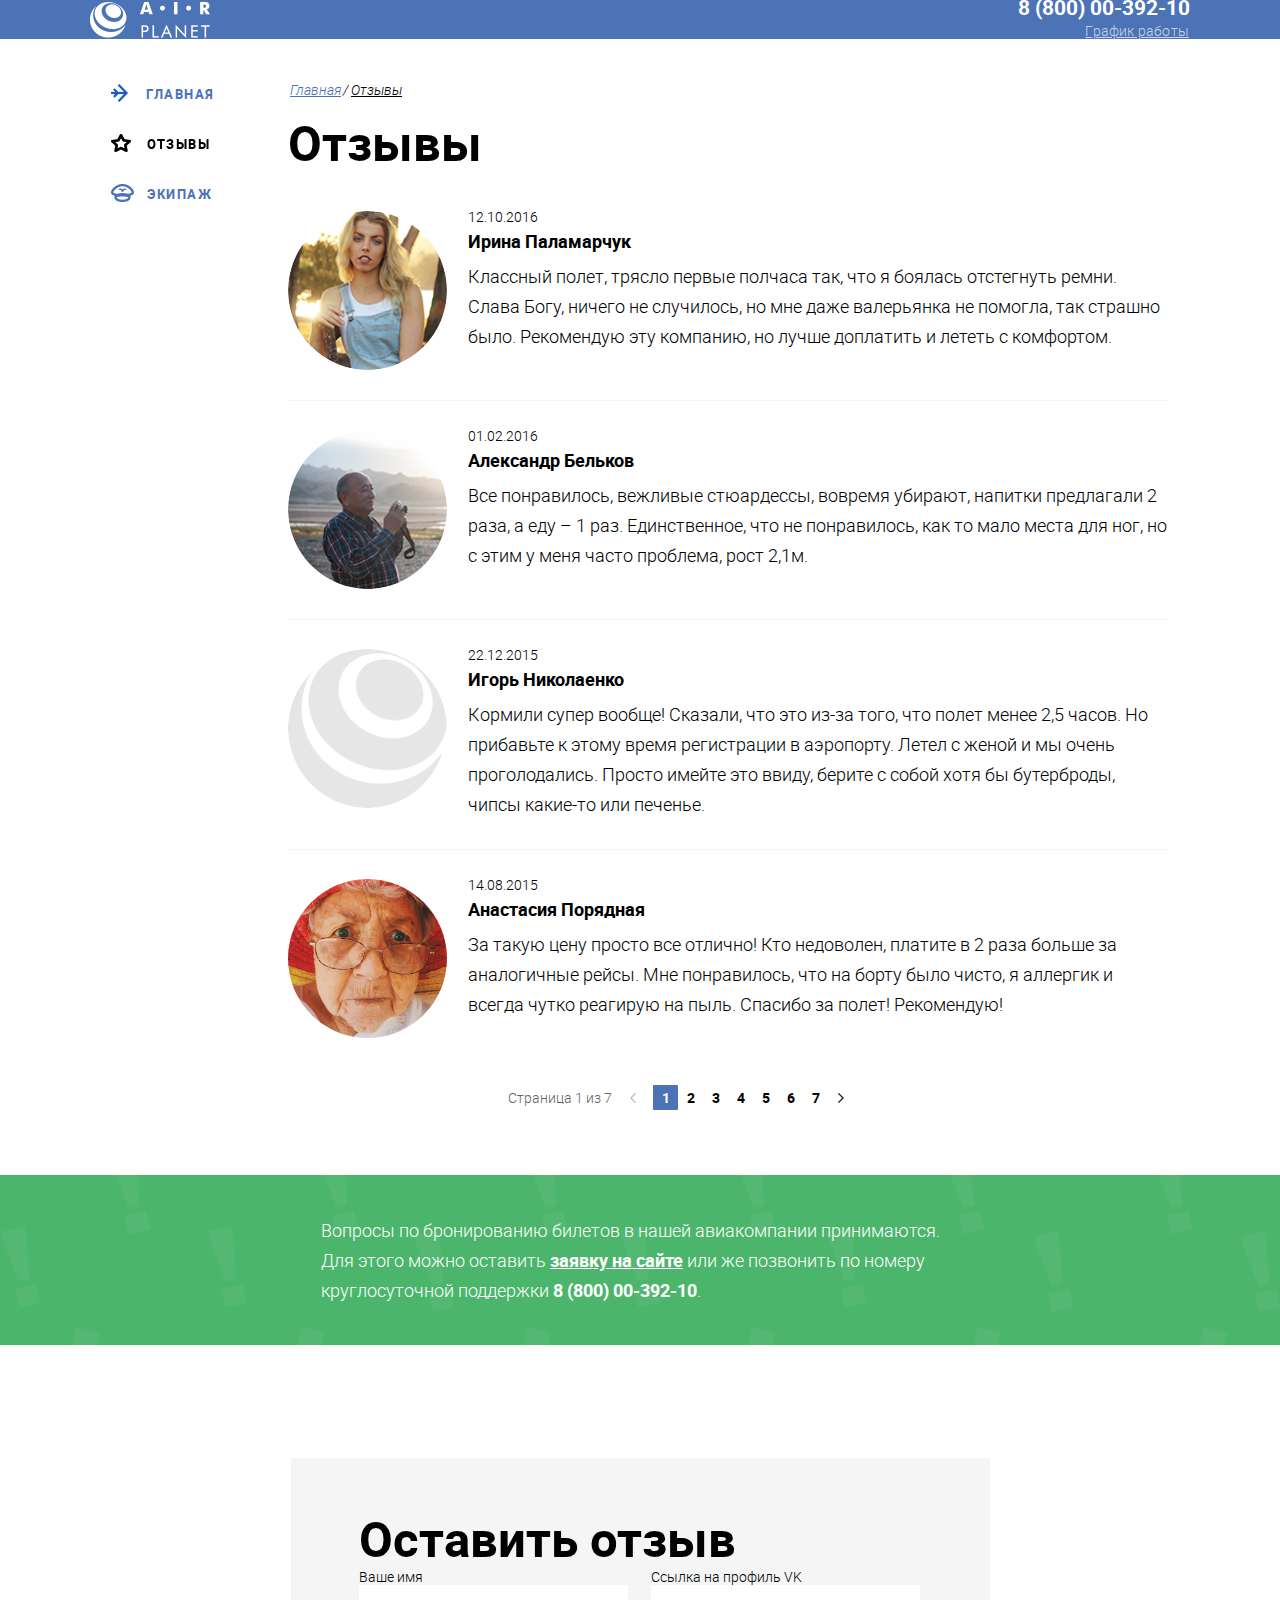
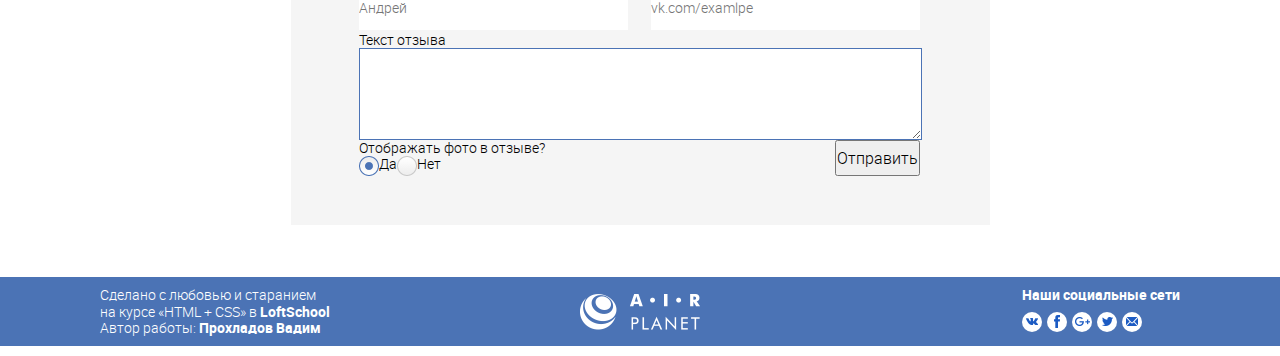
==== commit bac5c146: "label+breadcrumps" ====
--- a/reviews.html
+++ b/reviews.html
@@ -144,7 +144,7 @@
                         </div>
                     </div>
                 </div>
-                
+
                 <aside class="sidebar">
                     <nav class="menu">
                         <ul class="menu__list">
@@ -175,74 +175,102 @@
             </div>
         </div>
         <div class="container">
-            <div class="myreview">
-                <form action="./reviews_input.html" enctype="text/plain" method="POST" name="review" class="myreview__container">
-                    <h2 class="myreview__head">Оставить отзыв</h2>
-                    <div class="myreview__insert">
-                        <div class="myreview__autor">
-                            <h3 class="myreview__autor-head">Ваше имя</h3>
-                            <input type="text" placeholder="Андрей" name="reviuer_name" class="myreview__autor-insert">
-                        </div>
-                        <div class="myreview__autor">
-                            <h3 class="myreview__autor-head">Ссылка на профиль VK</h3>
-                            <input type="text" placeholder="vk.com/examlpe" name="reviuer_vk" class="myreview__autor-insert">
-                        </div>
-                        <div class="myreview__text">
-                            <h3 class="myreview__head-text">Текст отзыва</h3>
-                            <textarea placeholder="Мне понравилось" class="myreview__text-input"></textarea>
-                        </div>
-
-                        <div class="myreview__avatar">
-                            <h3 class="myreview__avatar-opt">Отображать фото в отзыве?</h3>
-
-                            <input type="radio" checked="checked" form="review" id="radio-yes" class="myreview__avatar-yes"
-                                name="radio">
-                            <label class="myreview__avatar-yes-style" for="radio-yes">Да</label>
-
-                            <input type="radio" form="review" class="myreview__avatar-no" id="radio-no" name="radio">
-                            <label class="myreview__avatar-no-style" for="radio-no">Нет</label>
-                        </div>
-                        <button type="button" class="myreview__send"><span class="myreview__send-mark">Отправить</span></button>
-
-                </form>
-            </div>
+            <!-- выравнивает содержимое по центру колонка с заданой шириной -->
+            <!-- <div class="feed-back"> -->
+            <!-- выравнивает блок с формой внутри контейнера -->
+
+            <form class="feed-back" name="feed-back">
+                <!-- задать центрирование и сжатие блока до необходимыъх размеров margin:    -->
+                <!-- выровнять элементы формы внутри серого поля padding  -->
+
+                <!-- action="./reviews_input.html" enctype="text/plain" method="POST" -->
+                <label class="feed-back__head" for="первое поле для ввода">Оставить отзыв</label>
+
+
+                <!-- <div class="feed-back__insert"> -->
+
+                <div class="feed-back__insert">
+                    <label class="feed-back__insert-head">Ваше имя
+                        <input class="feed-back__insert-field" id="name" type="text" name="reviuer_name" placeholder="Андрей">
+                    </label>
+                </div>
+
+                <div class="feed-back__insert">
+                    <label for="vk" class="feed-back__insert-head">Ссылка на профиль VK
+                        <input class="feed-back__insert-field" id="vk" type="text" name="reviuer_vk" placeholder="vk.com/examlpe">
+                    </label>
+                </div>
+
+                <div class="feed-back__message">
+                    <label class="feed-back__message-head" for="text">Текст отзыва
+                        <textarea class="feed-back__message-text" id="text" placeholder="Мне понравилось">
+                    </textarea>
+                    </label>
+                </div>
+
+                <div class="feed-back__avatar">
+                    <h3 class="feed-back__avatar-head">Отображать фото в отзыве?</h3>
+
+                    <label class="feed-back__avatar-radio">Да
+                        <input class="feed-back__avatar-input" id="radio-yes" type="radio" form="review" name="radio" checked="checked">
+                        <div class="feed-back__radio-style"></div>
+                    </label>
+
+                    <label class="feed-back__avatar-radio">Нет
+                        <input class="feed-back__avatar-input" id="radio-no" type="radio" form="review" name="radio">
+                        <div class="feed-back__radio-style"></div>
+                    </label>
+                </div>
+                <button type="button" class="feed-back__send"><span class="feed-back__send-mark">Отправить</span></button>
+
+            </form>
+            <!-- </div> -->
         </div>
     </div>
     <footer class="footer">
         <div class="container">
+
             <div class="container__left-col">
-                <div class="maked-by">
-                    <p>Сделано с любовью и старанием <br>
-                        на курсе «HTML + CSS» в <a href="#" class="maked-by__loftschool">LoftSchool</a><br>
-                        Автор работы: <span class="maked-by__name">Прохладов Вадим</span></p>
-                </div>
-            </div>
-            <div class="container__center-col">
-                <a href="#" class="logo">
-                    <img src="./air_planet_png/logo_company.png" class="logo__pic" alt="Торговый знак компании">
-                </a>
-            </div>
+
+                <!-- <div class="designer">  -->
+                <!-- /*???*/ внешний вид блока напрямую в <p>*/ -->
+                <p class="designer">Сделано с любовью и старанием на курсе «HTML + CSS» в
+                    <a href="#" class="designer__loftschool">
+                        LoftSchool
+                    </a>
+                    Автор работы: <span class="designer__name">Прохладов Вадим</span>
+                </p>
+                <!-- </div> -->
+
+            </div>
+
+            <a href="#" class="logo">Сайт компании
+                <!-- вставить ссылку на pages -->
+                <img src="./air_planet_png/logo_company.png" class="logo__pic" alt="Trade mark">
+                <!-- логотип компании - контентное изображение -->
+            </a>
+
             <div class="container__right-col">
                 <div class="social">
                     <h3 class="social__head">Наши социальные сети</h3>
                     <ul class="social__icons">
-                        <li class="social__icon">
+                        <li class="social__item">
                             <a href="http://www.vk.com" class="social__link social__link-vk">http://www.vk.com
                             </a>
                         </li>
-                        <li class="social__icon">
+                        <li class="social__item">
                             <a href="http://www.facebook.com" class="social__link social__link-fb">http://www.facebook.com
                             </a>
                         </li>
-                        <li class="social__icon">
+                        <li class="social__item">
                             <a href="http://www.google.com" class="social__link social__link-gl">http://www.google.com
                             </a>
                         </li>
-                        <li class="social__icon">
+                        <li class="social__item">
                             <a href="http://www.twitter.com" class="social__link social__link-tw">http://www.twitter.com
                             </a>
                         </li>
-                        <li class="social__icon">
+                        <li class="social__item">
                             <a href="http://www.mail.ru" class="social__link social__link-mail">http://www.mail.ru
                             </a>
                         </li>
--- a/css/main.css
+++ b/css/main.css
@@ -2,12 +2,13 @@
 @import url('./layout/normalize.css');
 @import url('./layout/base.css');
 @import url('./blocks/header.css');
+@import url('./blocks/logo.css');
 @import url('./blocks/contacts.css');
 @import url('./blocks/breadcrumbs.css');
 @import url('./blocks/menu.css');
 @import url('./blocks/reviews.css');
 @import url('./blocks/reservation.css');
-@import url('./blocks/myreview.css');
+@import url('../css/blocks/feed-back.css');
 @import url('../css/blocks/team.css');
 @import url('../css/blocks/partners.css');
 @import url('./blocks/main-logo.css');
@@ -16,5 +17,5 @@
 @import url('./blocks/pagination.css');
 @import url('./blocks/footer.css');
 @import url('./blocks/social.css');
-@import url('./blocks/maked-by.css');
+@import url('./blocks/designer.css');
 @import url('./blocks/support.css');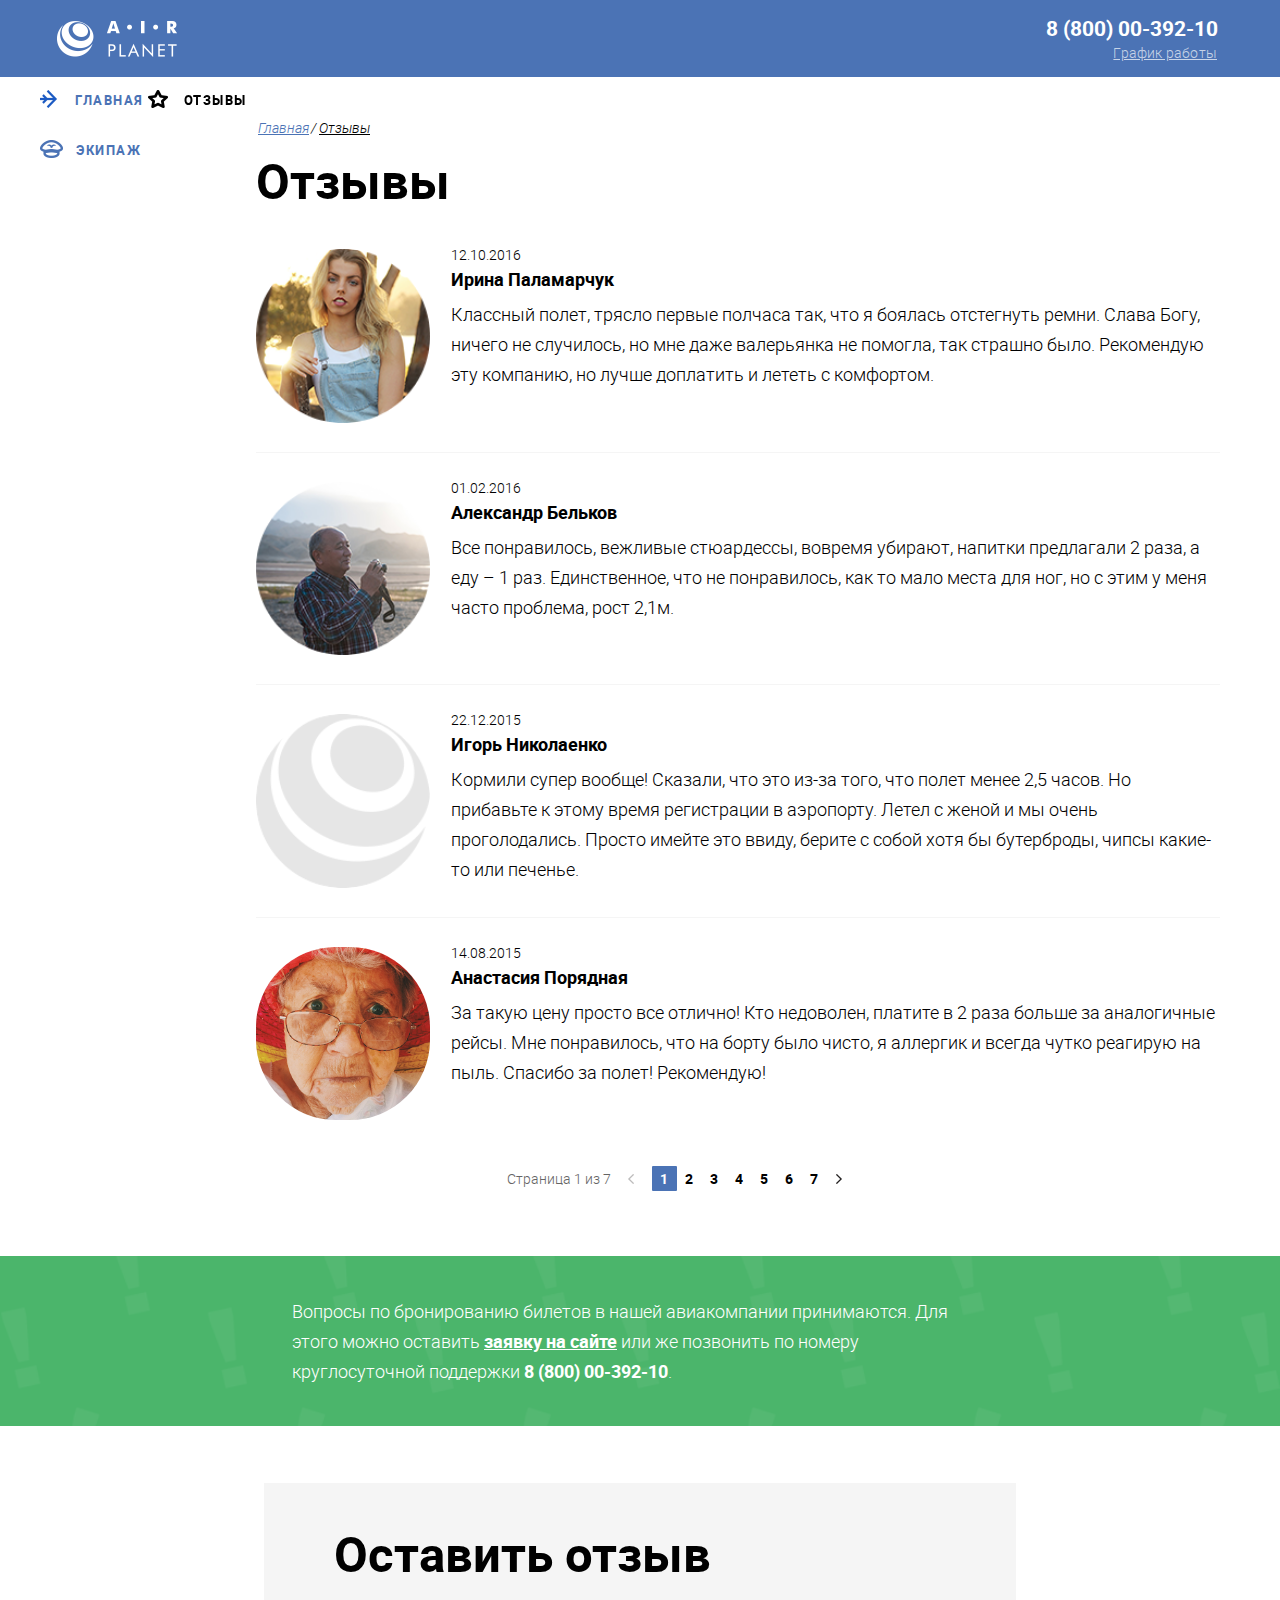
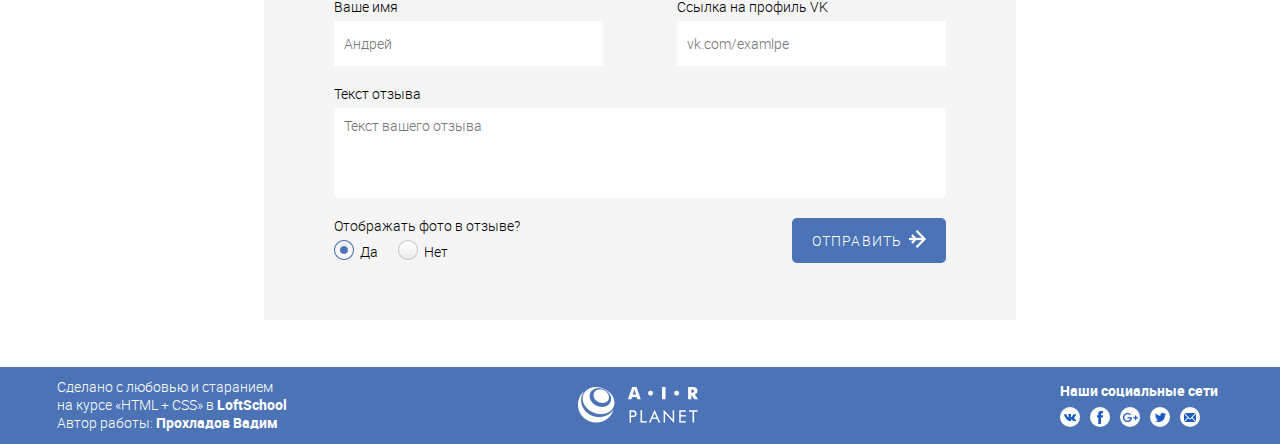
==== commit a3ef4646: "18 jan" ====
--- a/reviews.html
+++ b/reviews.html
@@ -184,44 +184,50 @@
                 <!-- выровнять элементы формы внутри серого поля padding  -->
 
                 <!-- action="./reviews_input.html" enctype="text/plain" method="POST" -->
-                <label class="feed-back__head" for="первое поле для ввода">Оставить отзыв</label>
+                <label class="feed-back__head" for="first-field">Оставить отзыв</label>
 
 
                 <!-- <div class="feed-back__insert"> -->
 
-                <div class="feed-back__insert">
-                    <label class="feed-back__insert-head">Ваше имя
-                        <input class="feed-back__insert-field" id="name" type="text" name="reviuer_name" placeholder="Андрей">
-                    </label>
-                </div>
-
-                <div class="feed-back__insert">
-                    <label for="vk" class="feed-back__insert-head">Ссылка на профиль VK
-                        <input class="feed-back__insert-field" id="vk" type="text" name="reviuer_vk" placeholder="vk.com/examlpe">
-                    </label>
-                </div>
-
-                <div class="feed-back__message">
-                    <label class="feed-back__message-head" for="text">Текст отзыва
-                        <textarea class="feed-back__message-text" id="text" placeholder="Мне понравилось">
-                    </textarea>
-                    </label>
-                </div>
-
-                <div class="feed-back__avatar">
-                    <h3 class="feed-back__avatar-head">Отображать фото в отзыве?</h3>
-
-                    <label class="feed-back__avatar-radio">Да
-                        <input class="feed-back__avatar-input" id="radio-yes" type="radio" form="review" name="radio" checked="checked">
-                        <div class="feed-back__radio-style"></div>
-                    </label>
-
-                    <label class="feed-back__avatar-radio">Нет
-                        <input class="feed-back__avatar-input" id="radio-no" type="radio" form="review" name="radio">
-                        <div class="feed-back__radio-style"></div>
-                    </label>
-                </div>
-                <button type="button" class="feed-back__send"><span class="feed-back__send-mark">Отправить</span></button>
+                
+                    <label class="feed-back__insert">
+                        <h3 class="feed-back__insert-head">Ваше имя</h3>
+                        <input class="feed-back__insert-field" type="text" id="first-field" name="reviuer_name" placeholder="Андрей">
+                    </label>
+                
+
+                
+                    <label class="feed-back__insert">
+                        <h3 class="feed-back__insert-head">Ссылка на профиль VK</h3>
+                        <input class="feed-back__insert-field" type="text" name="reviuer_vk" placeholder="vk.com/examlpe">
+                    </label>
+                
+
+                
+                    <label class="feed-back__insert feed-back__general">
+                        <h3 class="feed-back__insert-head">Текст отзыва</h3>
+                        <textarea class="feed-back__insert-field feed-back__message" placeholder="Текст вашего отзыва"></textarea>
+                    </label>
+                
+
+                
+                    <label class="feed-back__avatar">
+                        <h3 class="feed-back__insert-head">Отображать фото в отзыве?</h3>
+                        <label class="feed-back__radio">
+                            <input class="feed-back__avatar-input" type="radio" form="feed-back" name="radio" checked="checked">
+                            <h3 class="feed-back__insert-head feed-back__radiobutton">Да</h3>
+                        </label>
+
+                        <label class="feed-back__radio">
+                            <input class="feed-back__avatar-input" type="radio" form="feed-back" name="radio">
+                            <h3 class="feed-back__insert-head feed-back__radiobutton">Нет</h3>
+                        </label>
+                    </label>
+
+
+                <button type="button" class="feed-back__send">
+                    <h3 class="feed-back__send-head">Отправить</h3>
+                </button>
 
             </form>
             <!-- </div> -->
@@ -240,14 +246,12 @@
                     </a>
                     Автор работы: <span class="designer__name">Прохладов Вадим</span>
                 </p>
-                <!-- </div> -->
-
-            </div>
-
-            <a href="#" class="logo">Сайт компании
-                <!-- вставить ссылку на pages -->
+                
+            </div>
+
+            <a href="#" class="logo">Сайт компании                
                 <img src="./air_planet_png/logo_company.png" class="logo__pic" alt="Trade mark">
-                <!-- логотип компании - контентное изображение -->
+                <!-- логотип компании - контентное изображение  -->
             </a>
 
             <div class="container__right-col">
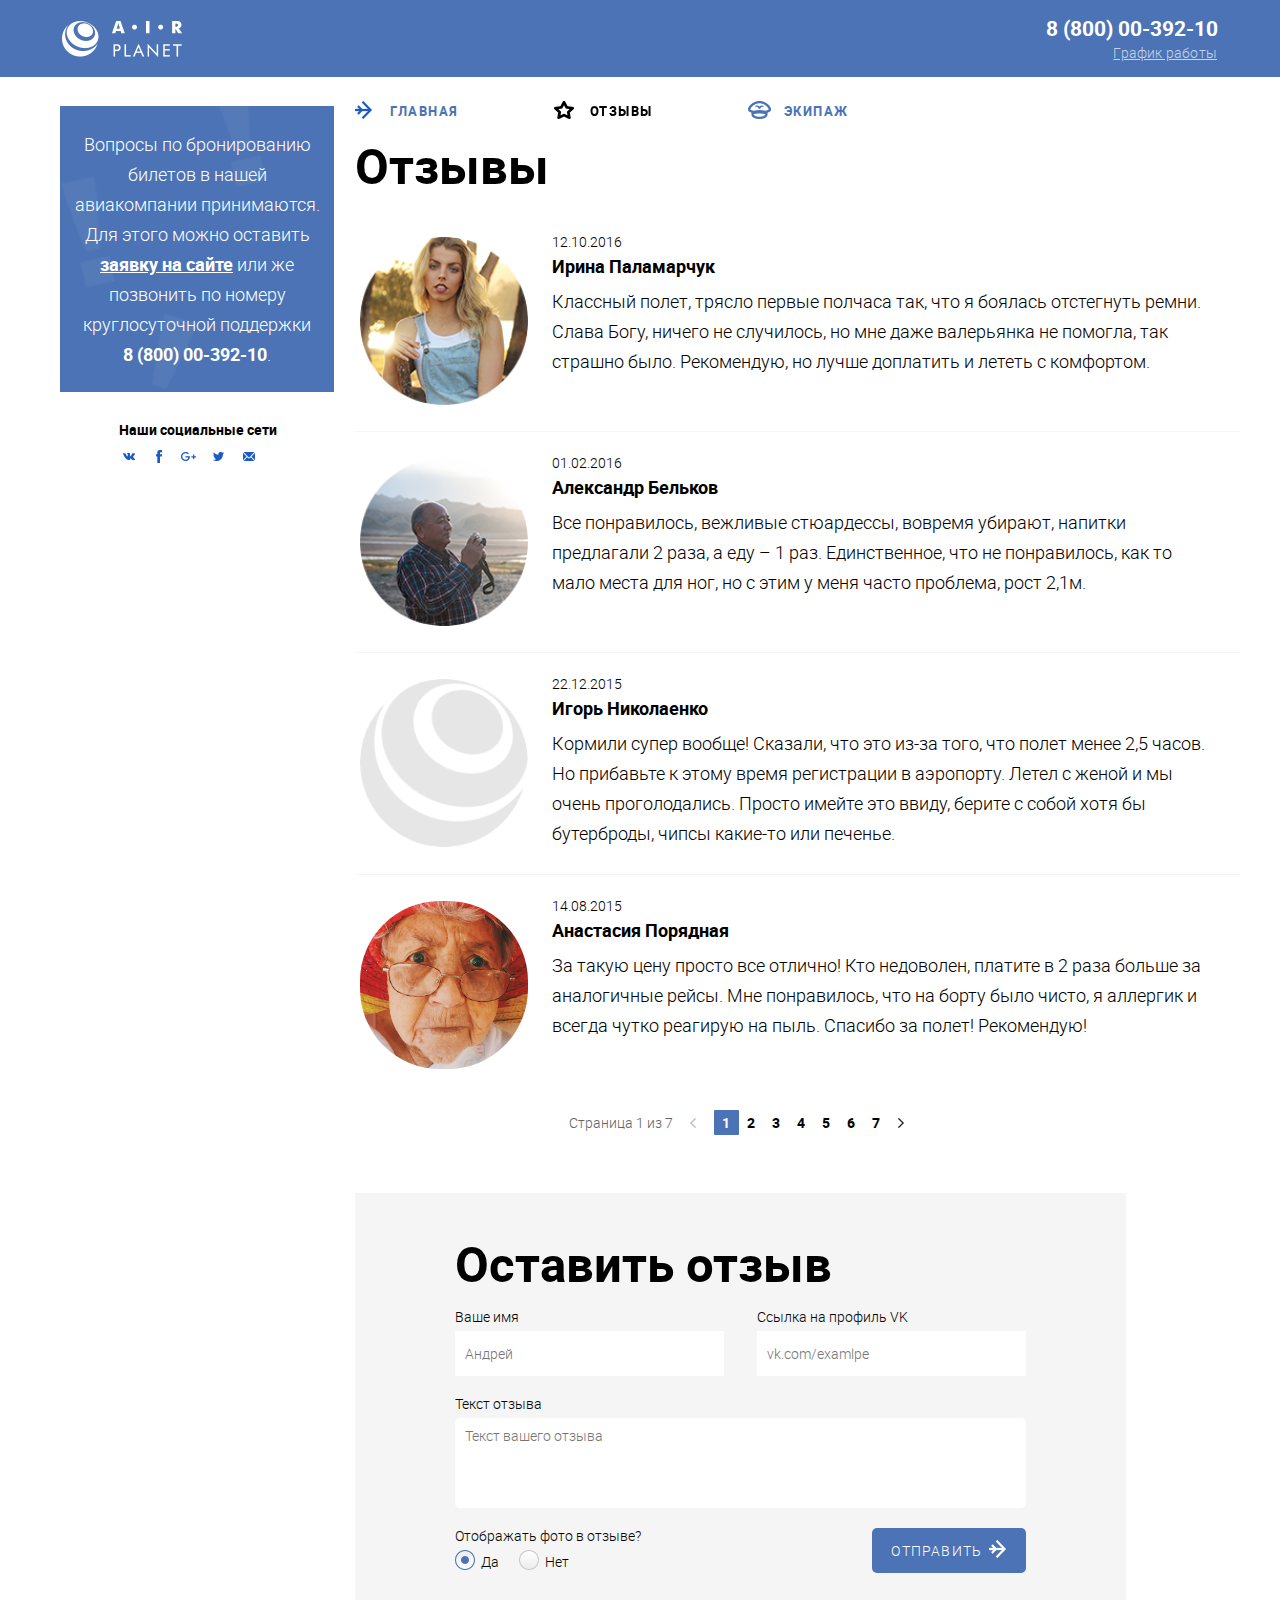
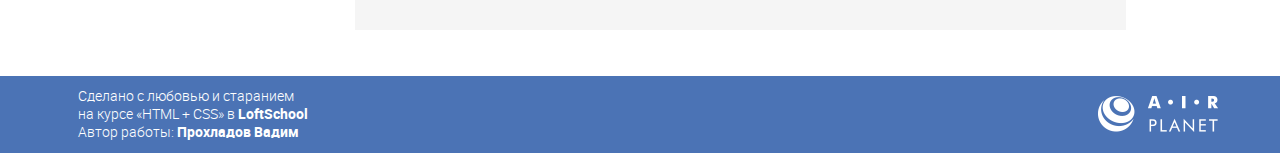
==== commit 4c331ac0: "reviews_3hw" ====
--- a/reviews.html
+++ b/reviews.html
@@ -30,7 +30,22 @@
             <div class="container">
                 <div class="page-content">
                     <!-- BASE -->
-                    <div class="breadcrumbs">
+
+                    <nav class="menu">
+                        <ul class="menu__list">
+                            <li class="menu__item ">
+                                <a href="./index.html" class="menu__link menu__index">Главная</a>
+                            </li>
+                            <li class="menu__item menu__item-active">
+                                <a href="#" class="menu__link menu__reviews">Отзывы</a>
+                            </li>
+                            <li class="menu__item">
+                                <a href="./team.html" class="menu__link menu__team">Экипаж</a>
+                            </li>
+                        </ul>
+                    </nav>
+
+                    <!-- <div class="breadcrumbs">
                         <ul class="breadcrumbs__list">
                             <li class="breadcrumbs__item">
                                 <a href="./index.html" class="breadcrumbs__link">Главная</a>
@@ -39,7 +54,7 @@
                                 <a href="#" class="breadcrumbs__link">Отзывы</a>
                             </li>
                         </ul>
-                    </div>
+                    </div> -->
                     <div class="reviews">
                         <h2 class="reviwes__head">Отзывы</h2>
                         <ul class="reviews__list">
@@ -52,9 +67,7 @@
                                     <h3 class="reviews__name">Ирина Паламарчук</h3>
                                     <p class="reviews__text">Классный полет, трясло первые полчаса так, что я боялась
                                         отстегнуть ремни. Слава Богу, ничего не случилось, но мне даже валерьянка не
-                                        помогла, так страшно было. Рекомендую эту компанию, но лучше доплатить и лететь
-                                        с
-                                        комфортом.
+                                        помогла, так страшно было. Рекомендую, но лучше доплатить и лететь с комфортом.
                                     </p>
                                 </div>
                             </li>
@@ -66,9 +79,7 @@
                                     <time class="reviews__date">01.02.2016</time>
                                     <h3 class="reviews__name">Александр Бельков</h3>
                                     <p class="reviews__text">Все понравилось, вежливые стюардессы, вовремя убирают,
-                                        напитки
-                                        предлагали 2 раза, а еду – 1 раз. Единственное, что не понравилось, как то мало
-                                        места для ног, но с этим у меня часто проблема, рост 2,1м.
+                                        напитки предлагали 2 раза, а еду – 1 раз. Единственное, что не понравилось, как то мало места для ног, но с этим у меня часто проблема, рост 2,1м.
                                     </p>
                                 </div>
                             </li>
@@ -80,11 +91,7 @@
                                     <time class="reviews__date">22.12.2015</time>
                                     <h3 class="reviews__name">Игорь Николаенко</h3>
                                     <p class="reviews__text">Кормили супер вообще! Сказали, что это из-за того, что
-                                        полет
-                                        менее 2,5 часов. Но прибавьте к этому время регистрации в аэропорту. Летел с
-                                        женой
-                                        и мы очень проголодались. Просто имейте это ввиду, берите с собой хотя бы
-                                        бутерброды, чипсы какие-то или печенье.
+                                        полет менее 2,5 часов. Но прибавьте к этому время регистрации в аэропорту. Летел с женой и мы очень проголодались. Просто имейте это ввиду, берите с собой хотя бы бутерброды, чипсы какие-то или печенье.
                                     </p>
                                 </div>
                             </li>
@@ -96,10 +103,7 @@
                                 <div class="reviews__description">
                                     <time class="reviews__date">14.08.2015</time>
                                     <h3 class="reviews__name">Анастасия Порядная</h3>
-                                    <p class="reviews__text">За такую цену просто все отлично! Кто недоволен, платите в
-                                        2
-                                        раза больше за аналогичные рейсы. Мне понравилось, что на борту было чисто, я
-                                        аллергик и всегда чутко реагирую на пыль. Спасибо за полет! Рекомендую!
+                                    <p class="reviews__text">За такую цену просто все отлично! Кто недоволен, платите в 2 раза больше за аналогичные рейсы. Мне понравилось, что на борту было чисто, я аллергик и всегда чутко реагирую на пыль. Спасибо за полет! Рекомендую!
                                     </p>
                                 </div>
                             </li>
@@ -143,95 +147,115 @@
                             </div>
                         </div>
                     </div>
+
+                    <form class="feed-back" name="feed-back">
+                        <!-- задать центрирование и сжатие блока до необходимыъх размеров margin:    -->
+                        <!-- выровнять элементы формы внутри серого поля padding  -->
+        
+                        <!-- action="./reviews_input.html" enctype="text/plain" method="POST" -->
+                        <label class="feed-back__head" for="first-field">Оставить отзыв</label>
+        
+        
+                        <!-- <div class="feed-back__insert"> -->
+        
+                        
+                            <label class="feed-back__insert">
+                                <h3 class="feed-back__insert-head">Ваше имя</h3>
+                                <input class="feed-back__insert-field" type="text" id="first-field" name="reviuer_name" placeholder="Андрей">
+                            </label>
+                        
+        
+                        
+                            <label class="feed-back__insert">
+                                <h3 class="feed-back__insert-head">Ссылка на профиль VK</h3>
+                                <input class="feed-back__insert-field" type="text" name="reviuer_vk" placeholder="vk.com/examlpe">
+                            </label>
+                        
+        
+                        
+                            <label class="feed-back__insert feed-back__general">
+                                <h3 class="feed-back__insert-head">Текст отзыва</h3>
+                                <textarea class="feed-back__insert-field feed-back__message" placeholder="Текст вашего отзыва"></textarea>
+                            </label>
+                        
+        
+                        
+                            <label class="feed-back__avatar">
+                                <h3 class="feed-back__insert-head">Отображать фото в отзыве?</h3>
+                                <label class="feed-back__radio">
+                                    <input class="feed-back__avatar-input" type="radio" form="feed-back" name="radio" checked="checked">
+                                    <h3 class="feed-back__insert-head feed-back__radiobutton">Да</h3>
+                                </label>
+        
+                                <label class="feed-back__radio">
+                                    <input class="feed-back__avatar-input" type="radio" form="feed-back" name="radio">
+                                    <h3 class="feed-back__insert-head feed-back__radiobutton">Нет</h3>
+                                </label>
+                            </label>
+        
+        
+                        <button type="button" class="feed-back__send">
+                            <h3 class="feed-back__send-head">Отправить</h3>
+                        </button>
+        
+                    </form>
+
+
                 </div>
 
+                
+
+
                 <aside class="sidebar">
-                    <nav class="menu">
-                        <ul class="menu__list">
-                            <li class="menu__item ">
-                                <a href="./index.html" class="menu__link menu__index">Главная</a>
-                            </li>
-                            <li class="menu__item menu__item-active">
-                                <a href="#" class="menu__link menu__reviews">Отзывы</a>
-                            </li>
-                            <li class="menu__item">
-                                <a href="./team.html" class="menu__link menu__team">Экипаж</a>
-                            </li>
-                        </ul>
-                    </nav>
+                    
+                    <div class="reservation">                        
+                        <p class="support">
+                            Вопросы по бронированию билетов в нашей авиакомпании принимаются.
+                            Для этого можно оставить <a href="#" class="support__link-site">заявку на сайте</a> или же
+                            позвонить по номеру
+                            круглосуточной поддержки <br><a class="support__tel" href="tel:+78000039210">8 (800) 00-392-10</a>.
+                        </p>
+                    </div>
+
+                    <div class="social">
+                        <h3 class="social__head">Наши социальные сети</h3>
+                        <ul class="social__icons">
+                            <li class="social__item">
+                                <a href="http://www.vk.com" class="social__link social__link-vk">http://www.vk.com
+                                </a>
+                            </li>
+                            <li class="social__item">
+                                <a href="http://www.facebook.com" class="social__link social__link-fb">http://www.facebook.com
+                                </a>
+                            </li>
+                            <li class="social__item">
+                                <a href="http://www.google.com" class="social__link social__link-gl">http://www.google.com
+                                </a>
+                            </li>
+                            <li class="social__item">
+                                <a href="http://www.twitter.com" class="social__link social__link-tw">http://www.twitter.com
+                                </a>
+                            </li>
+                            <li class="social__item">
+                                <a href="http://www.mail.ru" class="social__link social__link-mail">http://www.mail.ru
+                                </a>
+                            </li>
+                        </ul>
+                    </div>
+
                 </aside>
 
             </div>
-            <div class="reservation">
-                <div class="container">
-                    <p class="support">
-                        Вопросы по бронированию билетов в нашей авиакомпании принимаются.
-                        Для этого можно оставить <a href="#" class="support__link-site">заявку на сайте</a> или же
-                        позвонить по номеру
-                        круглосуточной поддержки <a class="support__tel" href="tel:+78000039210">8 (800) 00-392-10</a>.
-                    </p>
-                </div>
-
-            </div>
+            
         </div>
-        <div class="container">
+        <!-- <div class="container"> -->
             <!-- выравнивает содержимое по центру колонка с заданой шириной -->
             <!-- <div class="feed-back"> -->
             <!-- выравнивает блок с формой внутри контейнера -->
 
-            <form class="feed-back" name="feed-back">
-                <!-- задать центрирование и сжатие блока до необходимыъх размеров margin:    -->
-                <!-- выровнять элементы формы внутри серого поля padding  -->
-
-                <!-- action="./reviews_input.html" enctype="text/plain" method="POST" -->
-                <label class="feed-back__head" for="first-field">Оставить отзыв</label>
-
-
-                <!-- <div class="feed-back__insert"> -->
-
-                
-                    <label class="feed-back__insert">
-                        <h3 class="feed-back__insert-head">Ваше имя</h3>
-                        <input class="feed-back__insert-field" type="text" id="first-field" name="reviuer_name" placeholder="Андрей">
-                    </label>
-                
-
-                
-                    <label class="feed-back__insert">
-                        <h3 class="feed-back__insert-head">Ссылка на профиль VK</h3>
-                        <input class="feed-back__insert-field" type="text" name="reviuer_vk" placeholder="vk.com/examlpe">
-                    </label>
-                
-
-                
-                    <label class="feed-back__insert feed-back__general">
-                        <h3 class="feed-back__insert-head">Текст отзыва</h3>
-                        <textarea class="feed-back__insert-field feed-back__message" placeholder="Текст вашего отзыва"></textarea>
-                    </label>
-                
-
-                
-                    <label class="feed-back__avatar">
-                        <h3 class="feed-back__insert-head">Отображать фото в отзыве?</h3>
-                        <label class="feed-back__radio">
-                            <input class="feed-back__avatar-input" type="radio" form="feed-back" name="radio" checked="checked">
-                            <h3 class="feed-back__insert-head feed-back__radiobutton">Да</h3>
-                        </label>
-
-                        <label class="feed-back__radio">
-                            <input class="feed-back__avatar-input" type="radio" form="feed-back" name="radio">
-                            <h3 class="feed-back__insert-head feed-back__radiobutton">Нет</h3>
-                        </label>
-                    </label>
-
-
-                <button type="button" class="feed-back__send">
-                    <h3 class="feed-back__send-head">Отправить</h3>
-                </button>
-
-            </form>
+
             <!-- </div> -->
-        </div>
+        <!-- </div> -->
     </div>
     <footer class="footer">
         <div class="container">
@@ -249,37 +273,13 @@
                 
             </div>
 
-            <a href="#" class="logo">Сайт компании                
-                <img src="./air_planet_png/logo_company.png" class="logo__pic" alt="Trade mark">
-                <!-- логотип компании - контентное изображение  -->
-            </a>
+           
 
             <div class="container__right-col">
-                <div class="social">
-                    <h3 class="social__head">Наши социальные сети</h3>
-                    <ul class="social__icons">
-                        <li class="social__item">
-                            <a href="http://www.vk.com" class="social__link social__link-vk">http://www.vk.com
-                            </a>
-                        </li>
-                        <li class="social__item">
-                            <a href="http://www.facebook.com" class="social__link social__link-fb">http://www.facebook.com
-                            </a>
-                        </li>
-                        <li class="social__item">
-                            <a href="http://www.google.com" class="social__link social__link-gl">http://www.google.com
-                            </a>
-                        </li>
-                        <li class="social__item">
-                            <a href="http://www.twitter.com" class="social__link social__link-tw">http://www.twitter.com
-                            </a>
-                        </li>
-                        <li class="social__item">
-                            <a href="http://www.mail.ru" class="social__link social__link-mail">http://www.mail.ru
-                            </a>
-                        </li>
-                    </ul>
-                </div>
+                <a href="#" class="logo">Сайт компании                
+                    <img src="./air_planet_png/logo_company.png" class="logo__pic" alt="Trade mark">
+                    <!-- логотип компании - контентное изображение  -->
+                </a>
             </div>
         </div>
     </footer>
